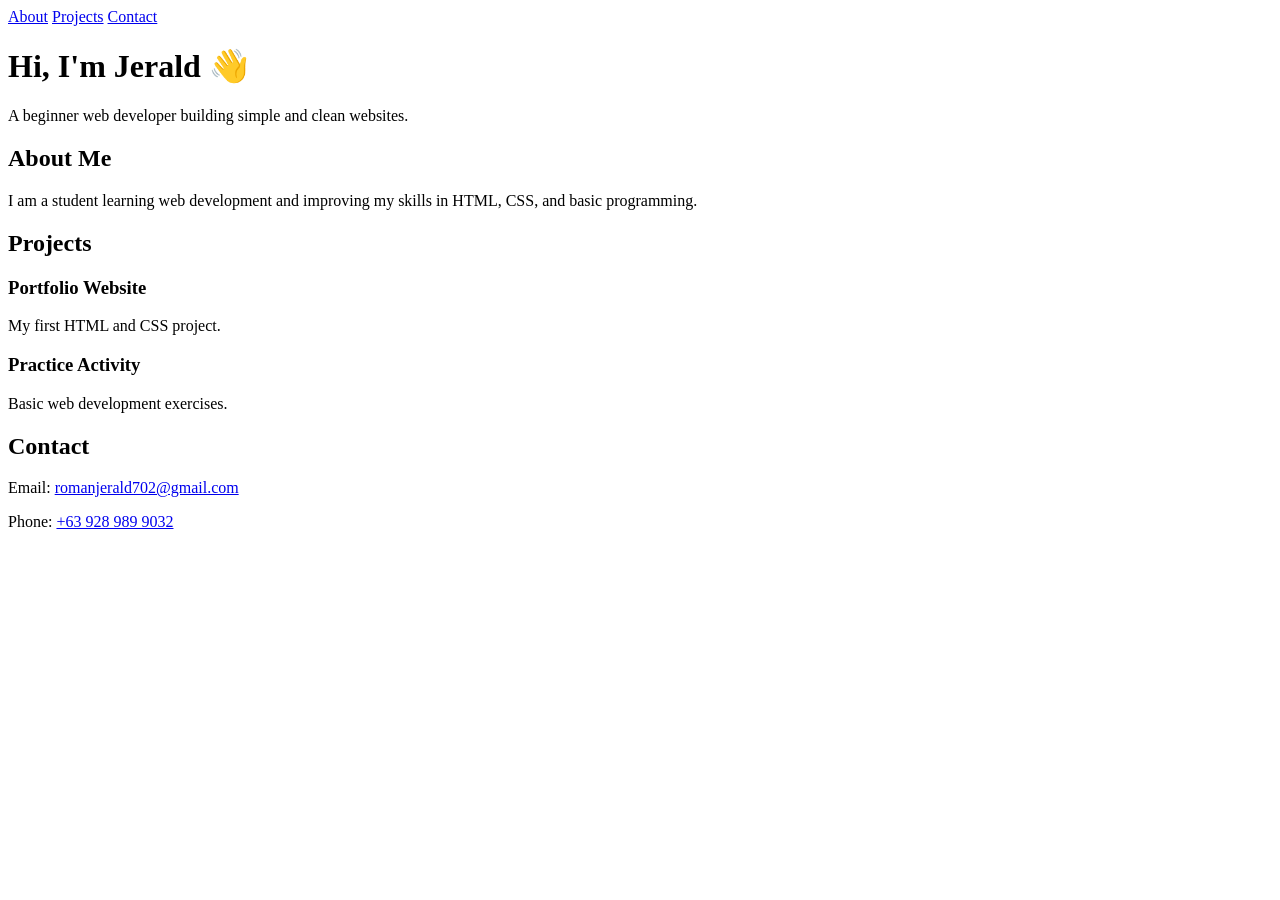
==== index.html @ 237ca3b7 "Initial portfolio website" ====
<!DOCTYPE html>
<html lang="en">
<head>
  <meta charset="UTF-8">
  <meta name="viewport" content="width=device-width, initial-scale=1.0">
  <title>My Portfolio</title>
  <link rel="stylesheet" href="style.css">
</head>

<body>

  <nav>
    <a href="#about">About</a>
    <a href="#projects">Projects</a>
    <a href="#contact">Contact</a>
  </nav>

  <header class="hero">
    <h1>Hi, I'm Jerald 👋</h1>
    <p>A beginner web developer building simple and clean websites.</p>
  </header>

  <section id="about">
    <h2>About Me</h2>
    <p>
      I am a student learning web development and improving my skills in HTML, CSS, and basic programming.
    </p>
  </section>

  <section id="projects">
    <h2>Projects</h2>

    <div class="card">
      <h3>Portfolio Website</h3>
      <p>My first HTML and CSS project.</p>
    </div>

    <div class="card">
      <h3>Practice Activity</h3>
      <p>Basic web development exercises.</p>
    </div>

  </section>

  <section id="contact">
    <h2>Contact</h2>

    <p>
      Email:
      <a href="mailto:romanjerald702@gmail.com">romanjerald702@gmail.com</a>
    </p>

    <p>
      Phone:
      <a href="tel:+63 928 989 9032">+63 928 989 9032</a>
    </p>
  </section>

</body>
</html>
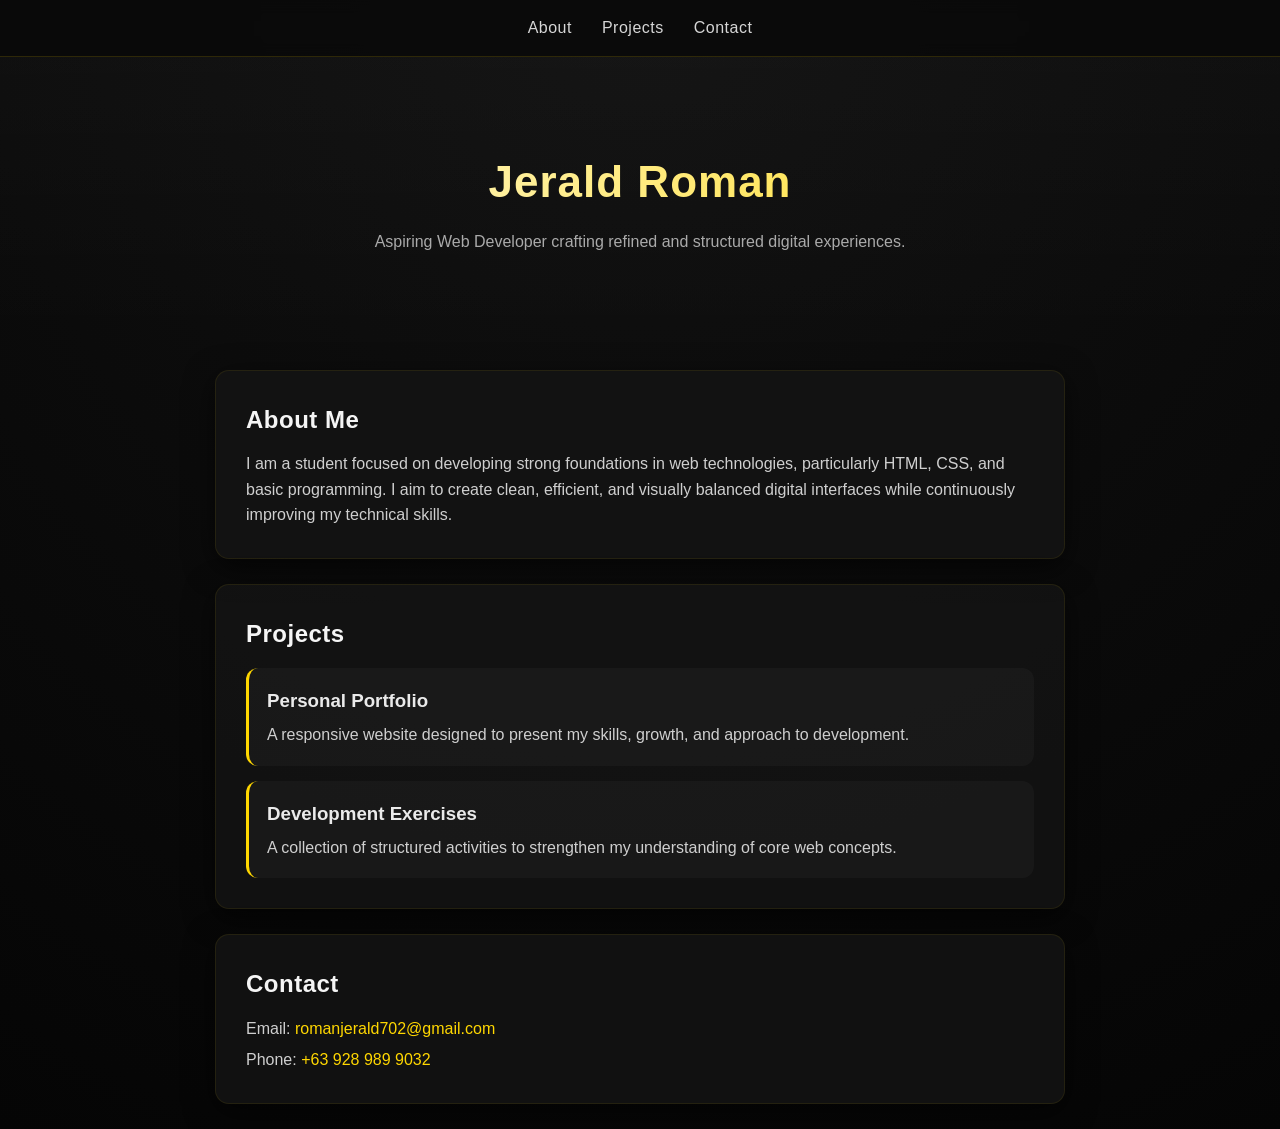
==== commit f1fc7176: "Update index.html design" ====
--- a/index.html
+++ b/index.html
@@ -3,56 +3,66 @@
 <head>
   <meta charset="UTF-8">
   <meta name="viewport" content="width=device-width, initial-scale=1.0">
-  <title>My Portfolio</title>
+  <title>Jerald Roman | Portfolio</title>
   <link rel="stylesheet" href="style.css">
 </head>
 
 <body>
 
+  <!-- NAV -->
   <nav>
     <a href="#about">About</a>
     <a href="#projects">Projects</a>
     <a href="#contact">Contact</a>
   </nav>
 
+  <!-- HERO -->
   <header class="hero">
-    <h1>Hi, I'm Jerald 👋</h1>
-    <p>A beginner web developer building simple and clean websites.</p>
+    <h1>Jerald Roman</h1>
+    <p>Aspiring Web Developer crafting refined and structured digital experiences.</p>
   </header>
 
+  <!-- ABOUT -->
   <section id="about">
     <h2>About Me</h2>
     <p>
-      I am a student learning web development and improving my skills in HTML, CSS, and basic programming.
+      I am a student focused on developing strong foundations in web technologies, 
+      particularly HTML, CSS, and basic programming. I aim to create clean, 
+      efficient, and visually balanced digital interfaces while continuously 
+      improving my technical skills.
     </p>
   </section>
 
+  <!-- PROJECTS -->
   <section id="projects">
     <h2>Projects</h2>
 
     <div class="card">
-      <h3>Portfolio Website</h3>
-      <p>My first HTML and CSS project.</p>
+      <h3>Personal Portfolio</h3>
+      <p>
+        A responsive website designed to present my skills, growth, and approach to development.
+      </p>
     </div>
 
     <div class="card">
-      <h3>Practice Activity</h3>
-      <p>Basic web development exercises.</p>
+      <h3>Development Exercises</h3>
+      <p>
+        A collection of structured activities to strengthen my understanding of core web concepts.
+      </p>
     </div>
 
   </section>
 
+  <!-- CONTACT -->
   <section id="contact">
     <h2>Contact</h2>
 
-    <p>
-      Email:
+    <p>Email: 
       <a href="mailto:romanjerald702@gmail.com">romanjerald702@gmail.com</a>
     </p>
 
-    <p>
-      Phone:
-      <a href="tel:+63 928 989 9032">+63 928 989 9032</a>
+    <p>Phone: 
+      <a href="tel:+639289899032">+63 928 989 9032</a>
     </p>
   </section>
 
--- a/style.css
+++ b/style.css
@@ -0,0 +1,147 @@
+/* RESET */
+* {
+  margin: 0;
+  padding: 0;
+  box-sizing: border-box;
+}
+
+/* BASE */
+body {
+  font-family: 'Segoe UI', Tahoma, Geneva, Verdana, sans-serif;
+  background: radial-gradient(circle at top, #111 0%, #050505 100%);
+  color: #eaeaea;
+  line-height: 1.6;
+}
+
+/* NAVIGATION */
+nav {
+  background: rgba(10, 10, 10, 0.85);
+  backdrop-filter: blur(8px);
+  padding: 15px;
+  display: flex;
+  justify-content: center;
+  gap: 30px;
+  position: sticky;
+  top: 0;
+  z-index: 100;
+  border-bottom: 1px solid rgba(255, 215, 0, 0.15);
+}
+
+nav a {
+  color: #d6d6d6;
+  text-decoration: none;
+  font-weight: 500;
+  letter-spacing: 0.5px;
+  transition: 0.3s ease;
+  position: relative;
+}
+
+nav a::after {
+  content: "";
+  position: absolute;
+  width: 0%;
+  height: 2px;
+  background: linear-gradient(90deg, gold, #ffd700);
+  left: 0;
+  bottom: -5px;
+  transition: 0.3s ease;
+}
+
+nav a:hover {
+  color: #ffd700;
+}
+
+nav a:hover::after {
+  width: 100%;
+}
+
+/* HERO SECTION */
+.hero {
+  text-align: center;
+  padding: 90px 20px;
+  background: linear-gradient(180deg, rgba(255,255,255,0.02), transparent);
+}
+
+.hero h1 {
+  font-size: 44px;
+  margin-bottom: 12px;
+  font-weight: 600;
+  letter-spacing: 1px;
+  background: linear-gradient(90deg, #ffffff, #ffd700);
+  -webkit-background-clip: text;
+  -webkit-text-fill-color: transparent;
+}
+
+.hero p {
+  color: #aaa;
+  font-size: 16px;
+}
+
+/* SECTIONS */
+section {
+  background: rgba(20, 20, 20, 0.8);
+  margin: 25px auto;
+  padding: 30px;
+  border-radius: 14px;
+  max-width: 850px;
+  width: 90%;
+  box-shadow: 0 8px 30px rgba(0,0,0,0.6);
+  border: 1px solid rgba(255, 215, 0, 0.08);
+}
+
+/* SECTION TITLES */
+h2 {
+  margin-bottom: 12px;
+  font-weight: 600;
+  letter-spacing: 0.5px;
+  color: #f5f5f5;
+}
+
+/* PROJECT CARDS */
+.card {
+  background: rgba(255, 255, 255, 0.03);
+  padding: 18px;
+  margin-top: 15px;
+  border-radius: 12px;
+  border-left: 3px solid #ffd700;
+  transition: all 0.3s ease;
+  position: relative;
+}
+
+.card::before {
+  content: "";
+  position: absolute;
+  inset: 0;
+  border-radius: 12px;
+  background: linear-gradient(120deg, transparent, rgba(255,215,0,0.15), transparent);
+  opacity: 0;
+  transition: 0.3s;
+}
+
+.card:hover::before {
+  opacity: 1;
+}
+
+.card:hover {
+  transform: translateY(-5px);
+  box-shadow: 0 10px 25px rgba(0,0,0,0.7);
+}
+
+/* TEXT */
+p {
+  color: #cfcfcf;
+  margin-top: 6px;
+}
+
+/* CONTACT LINKS */
+#contact a {
+  color: #ffd700;
+  text-decoration: none;
+  font-weight: 500;
+  transition: 0.2s;
+}
+
+#contact a:hover {
+  text-decoration: underline;
+  color: #fff;
+}
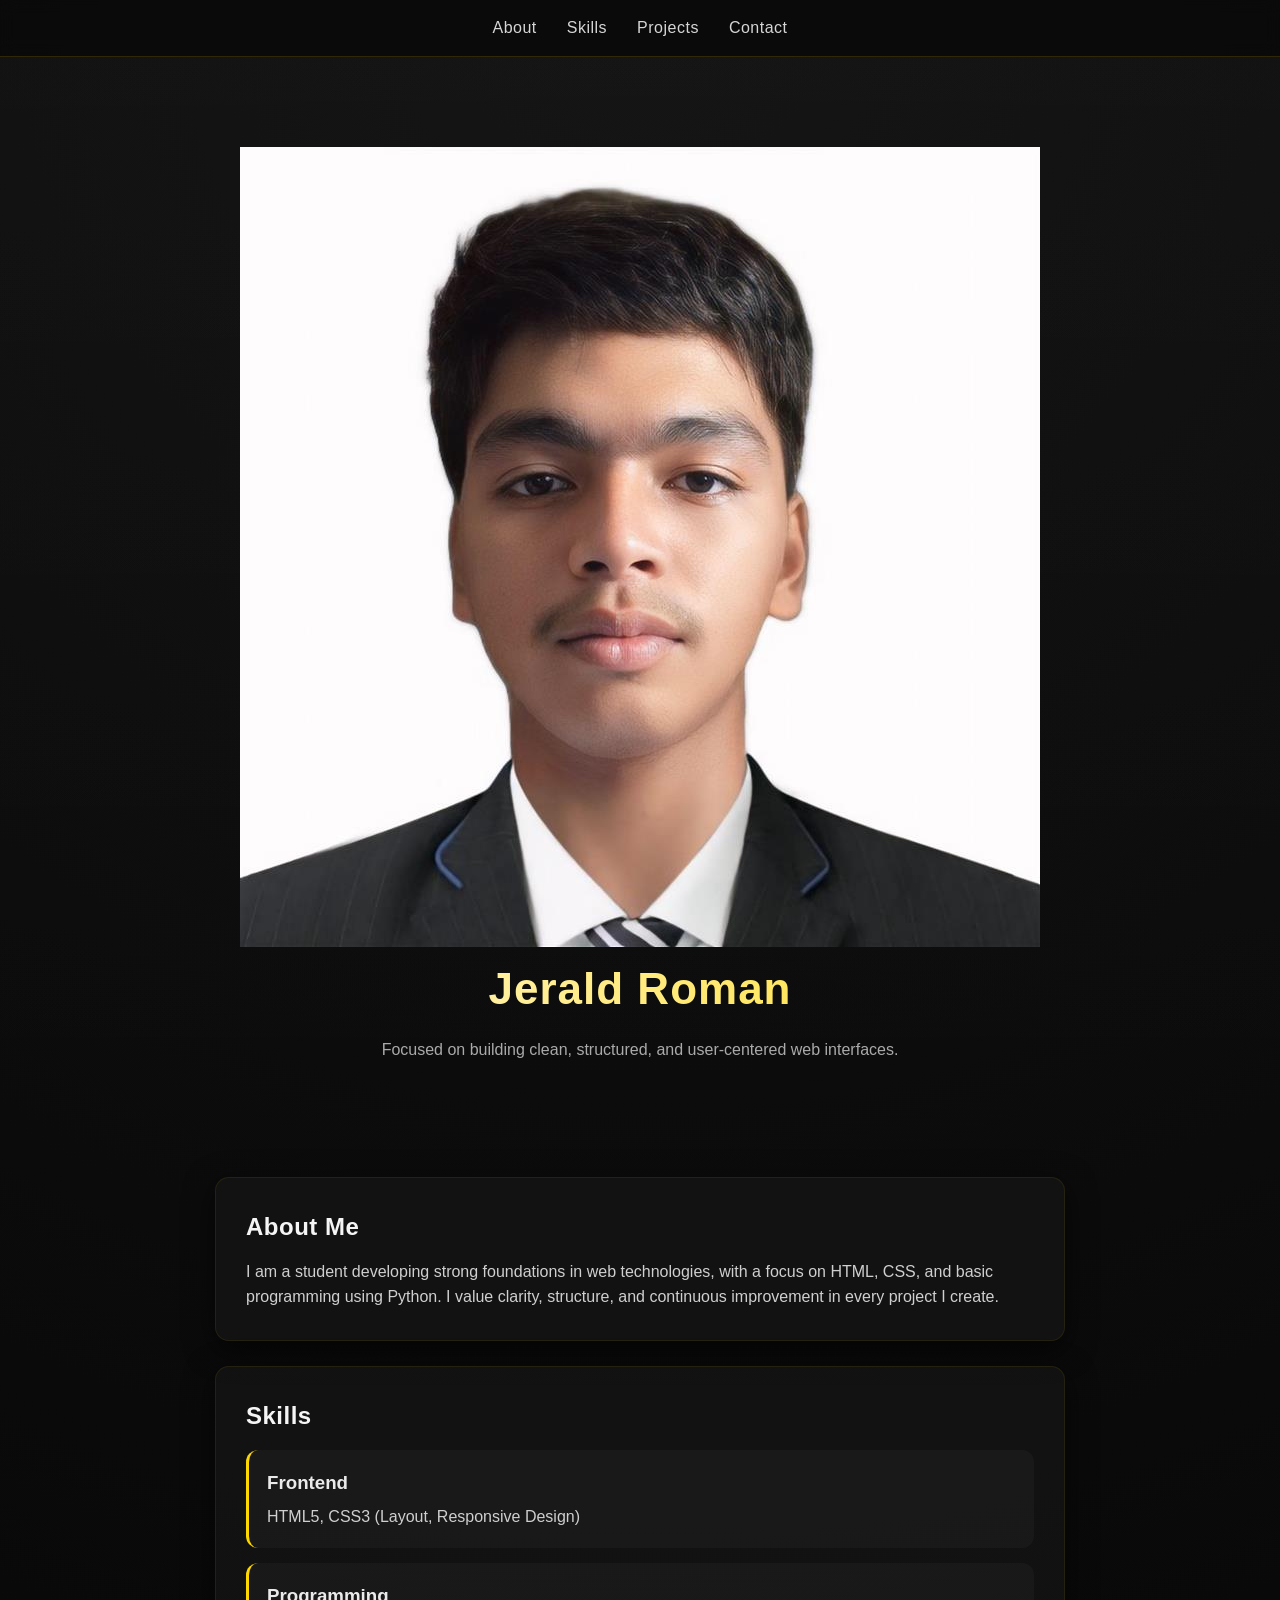
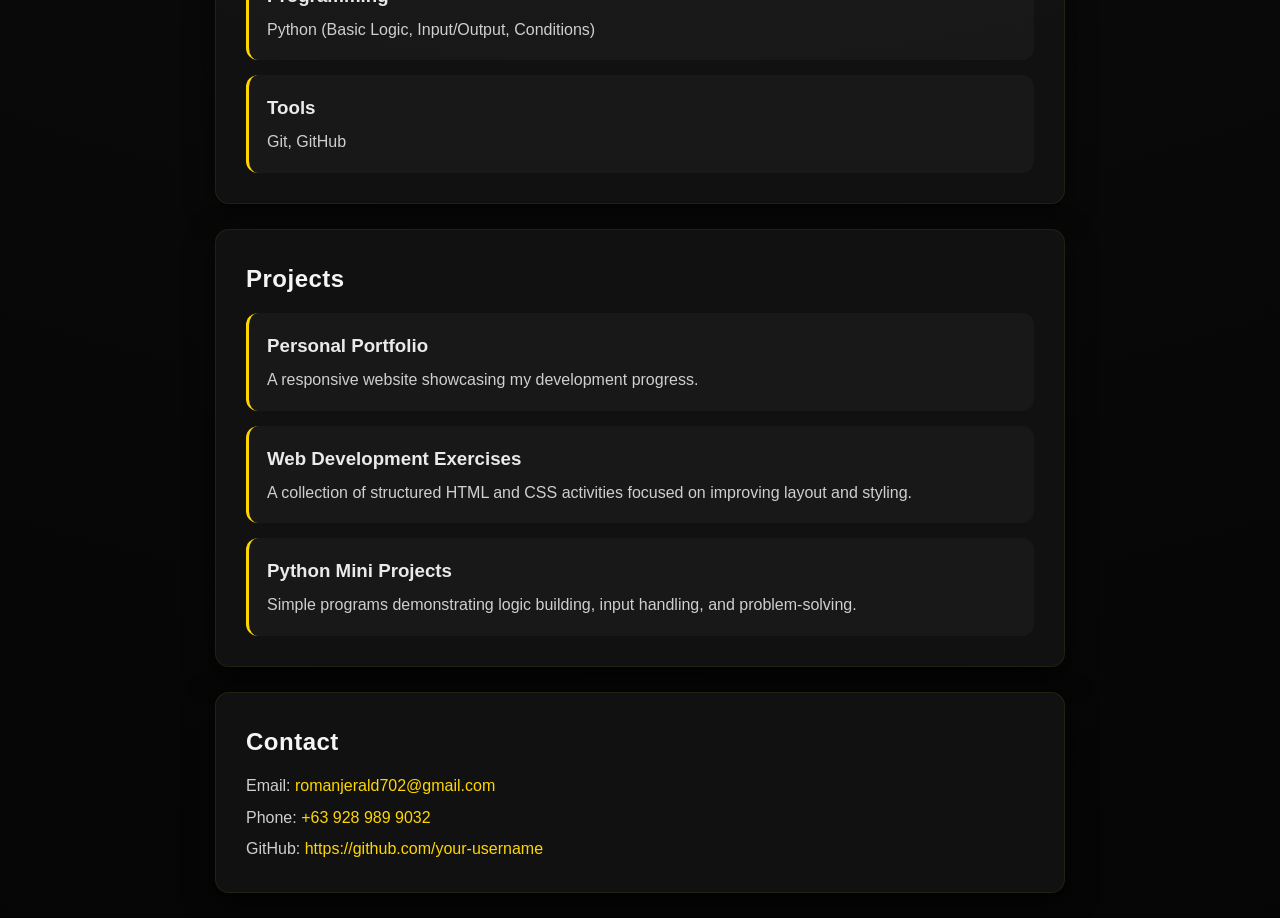
==== commit 36276fa4: "Improve portfolio design and layout" ====
--- a/index.html
+++ b/index.html
@@ -12,25 +12,47 @@
   <!-- NAV -->
   <nav>
     <a href="#about">About</a>
+    <a href="#skills">Skills</a>
     <a href="#projects">Projects</a>
     <a href="#contact">Contact</a>
   </nav>
 
   <!-- HERO -->
   <header class="hero">
+    <img src="profile.jpg" alt="Jerald Roman" class="profile-pic">
+
     <h1>Jerald Roman</h1>
-    <p>Aspiring Web Developer crafting refined and structured digital experiences.</p>
+    <p>Focused on building clean, structured, and user-centered web interfaces.</p>
   </header>
 
   <!-- ABOUT -->
   <section id="about">
     <h2>About Me</h2>
     <p>
-      I am a student focused on developing strong foundations in web technologies, 
-      particularly HTML, CSS, and basic programming. I aim to create clean, 
-      efficient, and visually balanced digital interfaces while continuously 
-      improving my technical skills.
+      I am a student developing strong foundations in web technologies, with a focus on 
+      HTML, CSS, and basic programming using Python. I value clarity, structure, and 
+      continuous improvement in every project I create.
     </p>
+  </section>
+
+  <!-- SKILLS -->
+  <section id="skills">
+    <h2>Skills</h2>
+
+    <div class="card">
+      <h3>Frontend</h3>
+      <p>HTML5, CSS3 (Layout, Responsive Design)</p>
+    </div>
+
+    <div class="card">
+      <h3>Programming</h3>
+      <p>Python (Basic Logic, Input/Output, Conditions)</p>
+    </div>
+
+    <div class="card">
+      <h3>Tools</h3>
+      <p>Git, GitHub</p>
+    </div>
   </section>
 
   <!-- PROJECTS -->
@@ -39,15 +61,20 @@
 
     <div class="card">
       <h3>Personal Portfolio</h3>
+      <p>A responsive website showcasing my development progress.</p>
+    </div>
+
+    <div class="card">
+      <h3>Web Development Exercises</h3>
       <p>
-        A responsive website designed to present my skills, growth, and approach to development.
+        A collection of structured HTML and CSS activities focused on improving layout and styling.
       </p>
     </div>
 
     <div class="card">
-      <h3>Development Exercises</h3>
+      <h3>Python Mini Projects</h3>
       <p>
-        A collection of structured activities to strengthen my understanding of core web concepts.
+        Simple programs demonstrating logic building, input handling, and problem-solving.
       </p>
     </div>
 
@@ -57,12 +84,16 @@
   <section id="contact">
     <h2>Contact</h2>
 
-    <p>Email: 
+    <p>Email:
       <a href="mailto:romanjerald702@gmail.com">romanjerald702@gmail.com</a>
     </p>
 
-    <p>Phone: 
+    <p>Phone:
       <a href="tel:+639289899032">+63 928 989 9032</a>
+    </p>
+
+    <p>GitHub:
+      <a href="#">https://github.com/your-username</a>
     </p>
   </section>
 
--- a/style.css
+++ b/style.css
@@ -55,7 +55,7 @@
   width: 100%;
 }
 
-/* HERO SECTION */
+/* HERO */
 .hero {
   text-align: center;
   padding: 90px 20px;
@@ -89,7 +89,7 @@
   border: 1px solid rgba(255, 215, 0, 0.08);
 }
 
-/* SECTION TITLES */
+/* TITLES */
 h2 {
   margin-bottom: 12px;
   font-weight: 600;
@@ -97,7 +97,7 @@
   color: #f5f5f5;
 }
 
-/* PROJECT CARDS */
+/* CARDS */
 .card {
   background: rgba(255, 255, 255, 0.03);
   padding: 18px;
@@ -133,7 +133,7 @@
   margin-top: 6px;
 }
 
-/* CONTACT LINKS */
+/* CONTACT */
 #contact a {
   color: #ffd700;
   text-decoration: none;
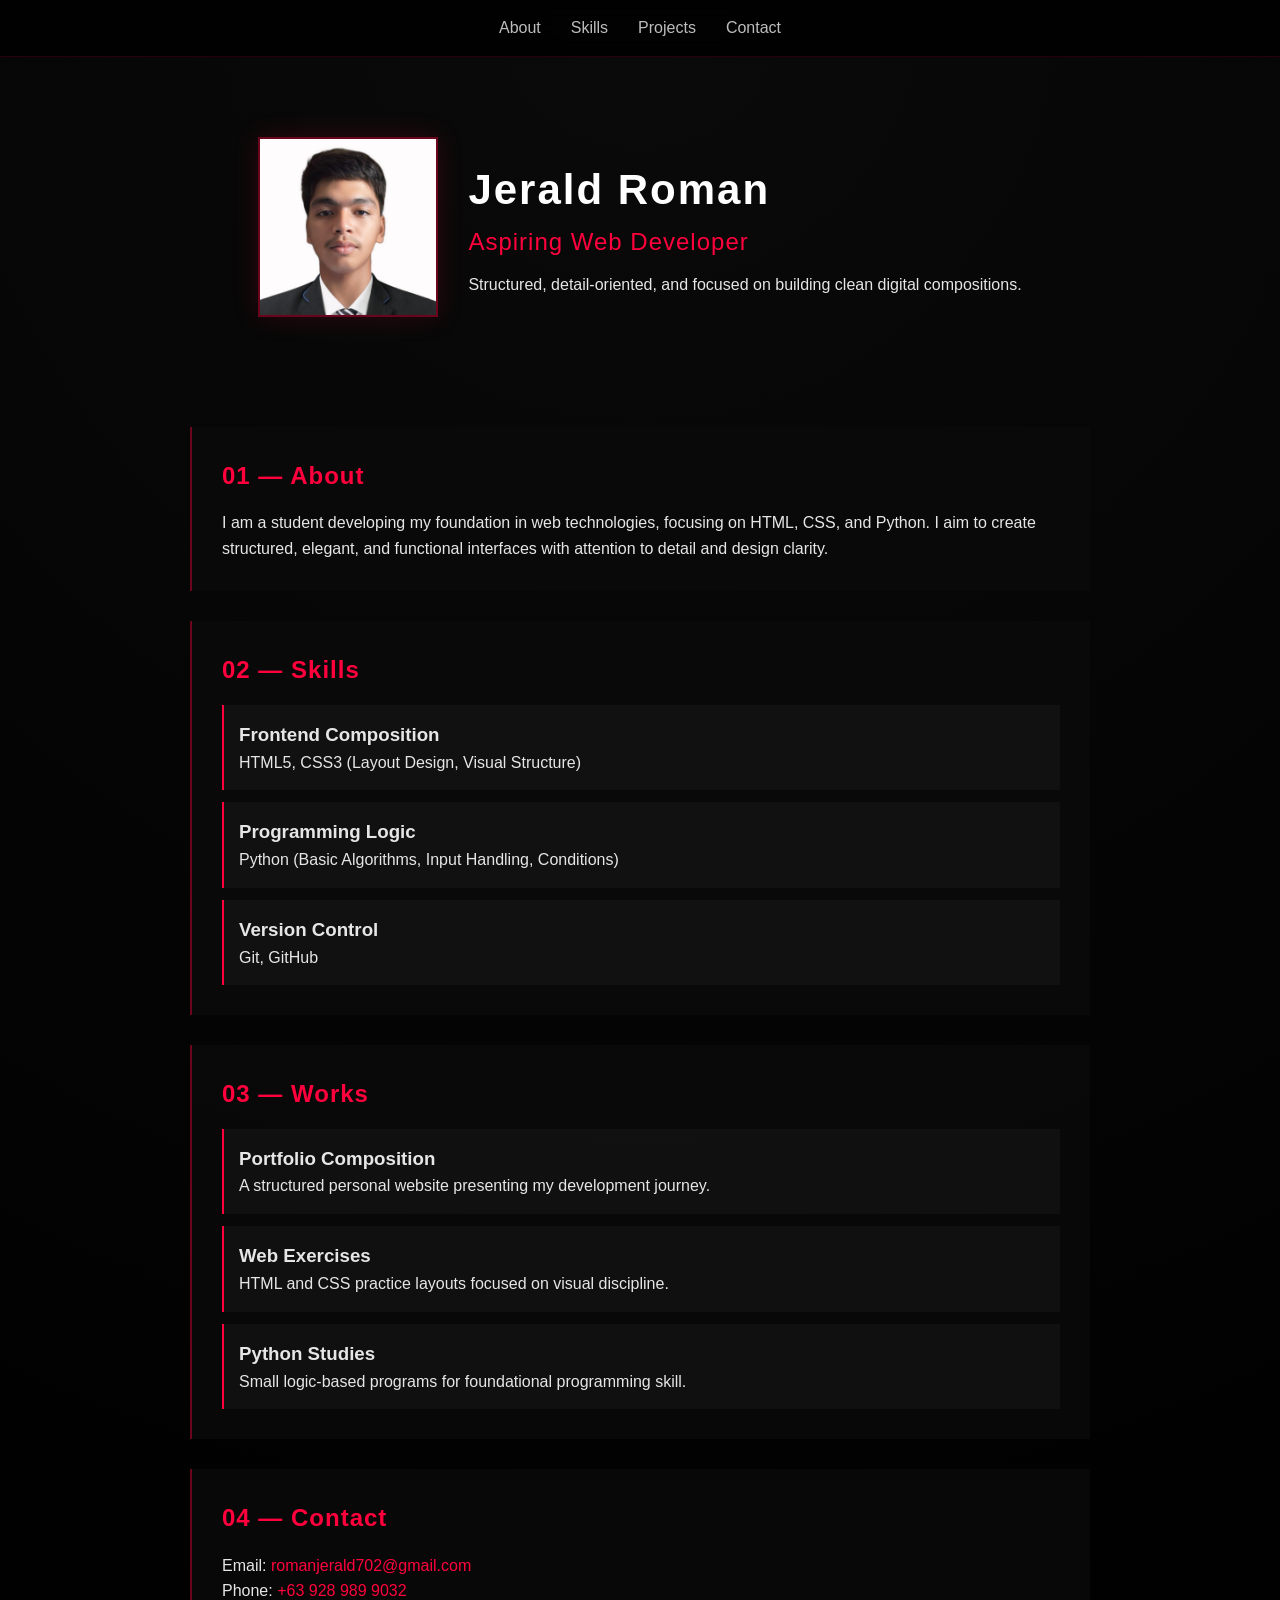
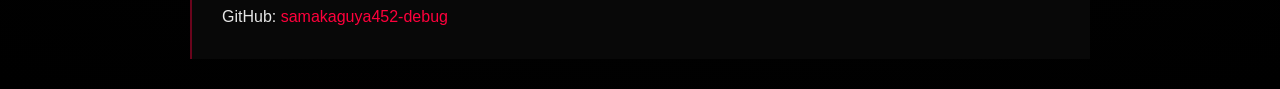
==== commit cd7b977e: "Update portfolio design and theme" ====
--- a/index.html
+++ b/index.html
@@ -17,84 +17,81 @@
     <a href="#contact">Contact</a>
   </nav>
 
-  <!-- HERO -->
+  <!-- HERO / PROFILE -->
   <header class="hero">
-    <img src="profile.jpg" alt="Jerald Roman" class="profile-pic">
 
-    <h1>Jerald Roman</h1>
-    <p>Focused on building clean, structured, and user-centered web interfaces.</p>
+    <div class="profile-container">
+      <img src="profile.jpg" alt="Jerald Roman" class="profile-pic">
+
+      <div class="hero-text">
+        <h1>Jerald Roman</h1>
+        <h2 class="subtitle">Aspiring Web Developer</h2>
+        <p>
+          Structured, detail-oriented, and focused on building clean digital compositions.
+        </p>
+      </div>
+
+    </div>
   </header>
 
   <!-- ABOUT -->
   <section id="about">
-    <h2>About Me</h2>
+    <h2>01 — About</h2>
     <p>
-      I am a student developing strong foundations in web technologies, with a focus on 
-      HTML, CSS, and basic programming using Python. I value clarity, structure, and 
-      continuous improvement in every project I create.
+      I am a student developing my foundation in web technologies, focusing on HTML, CSS, and Python.
+      I aim to create structured, elegant, and functional interfaces with attention to detail and design clarity.
     </p>
   </section>
 
   <!-- SKILLS -->
   <section id="skills">
-    <h2>Skills</h2>
+    <h2>02 — Skills</h2>
 
     <div class="card">
-      <h3>Frontend</h3>
-      <p>HTML5, CSS3 (Layout, Responsive Design)</p>
+      <h3>Frontend Composition</h3>
+      <p>HTML5, CSS3 (Layout Design, Visual Structure)</p>
     </div>
 
     <div class="card">
-      <h3>Programming</h3>
-      <p>Python (Basic Logic, Input/Output, Conditions)</p>
+      <h3>Programming Logic</h3>
+      <p>Python (Basic Algorithms, Input Handling, Conditions)</p>
     </div>
 
     <div class="card">
-      <h3>Tools</h3>
+      <h3>Version Control</h3>
       <p>Git, GitHub</p>
     </div>
   </section>
 
   <!-- PROJECTS -->
   <section id="projects">
-    <h2>Projects</h2>
+    <h2>03 — Works</h2>
 
     <div class="card">
-      <h3>Personal Portfolio</h3>
-      <p>A responsive website showcasing my development progress.</p>
+      <h3>Portfolio Composition</h3>
+      <p>A structured personal website presenting my development journey.</p>
     </div>
 
     <div class="card">
-      <h3>Web Development Exercises</h3>
-      <p>
-        A collection of structured HTML and CSS activities focused on improving layout and styling.
-      </p>
+      <h3>Web Exercises</h3>
+      <p>HTML and CSS practice layouts focused on visual discipline.</p>
     </div>
 
     <div class="card">
-      <h3>Python Mini Projects</h3>
-      <p>
-        Simple programs demonstrating logic building, input handling, and problem-solving.
-      </p>
+      <h3>Python Studies</h3>
+      <p>Small logic-based programs for foundational programming skill.</p>
     </div>
-
   </section>
 
   <!-- CONTACT -->
   <section id="contact">
-    <h2>Contact</h2>
+    <h2>04 — Contact</h2>
 
-    <p>Email:
-      <a href="mailto:romanjerald702@gmail.com">romanjerald702@gmail.com</a>
-    </p>
-
-    <p>Phone:
-      <a href="tel:+639289899032">+63 928 989 9032</a>
-    </p>
-
-    <p>GitHub:
-      <a href="#">https://github.com/your-username</a>
-    </p>
+    <div class="contact-box">
+      <p>Email: <a href="mailto:romanjerald702@gmail.com">romanjerald702@gmail.com</a></p>
+      <p>Phone: <a href="tel:+639289899032">+63 928 989 9032</a></p>
+      <p>GitHub: <a href="#">samakaguya452-debug</a></p>
+    </div>
   </section>
 
 </body>
--- a/style.css
+++ b/style.css
@@ -5,143 +5,109 @@
   box-sizing: border-box;
 }
 
-/* BASE */
+/* BASE THEME — JHIN DARK SYMPHONIC */
 body {
-  font-family: 'Segoe UI', Tahoma, Geneva, Verdana, sans-serif;
-  background: radial-gradient(circle at top, #111 0%, #050505 100%);
-  color: #eaeaea;
+  font-family: 'Segoe UI', Tahoma, sans-serif;
+  background: radial-gradient(circle at top, #0a0a0a 0%, #000 100%);
+  color: #e6e6e6;
   line-height: 1.6;
 }
 
-/* NAVIGATION */
+/* NAV */
 nav {
-  background: rgba(10, 10, 10, 0.85);
-  backdrop-filter: blur(8px);
+  background: rgba(0, 0, 0, 0.8);
+  backdrop-filter: blur(10px);
   padding: 15px;
   display: flex;
   justify-content: center;
   gap: 30px;
   position: sticky;
   top: 0;
-  z-index: 100;
-  border-bottom: 1px solid rgba(255, 215, 0, 0.15);
+  border-bottom: 1px solid rgba(255, 0, 60, 0.15);
 }
 
 nav a {
-  color: #d6d6d6;
+  color: #bdbdbd;
   text-decoration: none;
-  font-weight: 500;
-  letter-spacing: 0.5px;
-  transition: 0.3s ease;
   position: relative;
-}
-
-nav a::after {
-  content: "";
-  position: absolute;
-  width: 0%;
-  height: 2px;
-  background: linear-gradient(90deg, gold, #ffd700);
-  left: 0;
-  bottom: -5px;
-  transition: 0.3s ease;
+  transition: 0.3s;
 }
 
 nav a:hover {
-  color: #ffd700;
+  color: #ff003c;
+  text-shadow: 0 0 10px rgba(255, 0, 60, 0.4);
 }
 
-nav a:hover::after {
-  width: 100%;
+/* HERO LAYOUT */
+.hero {
+  padding: 80px 20px;
 }
 
-/* HERO */
-.hero {
-  text-align: center;
-  padding: 90px 20px;
-  background: linear-gradient(180deg, rgba(255,255,255,0.02), transparent);
+.profile-container {
+  display: flex;
+  align-items: center;
+  justify-content: center;
+  gap: 30px;
 }
 
-.hero h1 {
-  font-size: 44px;
-  margin-bottom: 12px;
-  font-weight: 600;
-  letter-spacing: 1px;
-  background: linear-gradient(90deg, #ffffff, #ffd700);
-  -webkit-background-clip: text;
-  -webkit-text-fill-color: transparent;
+/* SQUARE PROFILE */
+.profile-pic {
+  width: 180px;
+  height: 180px;
+  object-fit: cover;
+  border: 2px solid rgba(255, 0, 60, 0.4);
+  box-shadow: 0 0 25px rgba(255, 0, 60, 0.15);
 }
 
-.hero p {
-  color: #aaa;
-  font-size: 16px;
+/* HERO TEXT */
+.hero-text h1 {
+  font-size: 42px;
+  color: #fff;
+  letter-spacing: 2px;
+}
+
+.subtitle {
+  color: #ff003c;
+  font-weight: 400;
+  margin-bottom: 10px;
 }
 
 /* SECTIONS */
 section {
-  background: rgba(20, 20, 20, 0.8);
-  margin: 25px auto;
+  max-width: 900px;
+  margin: 30px auto;
   padding: 30px;
-  border-radius: 14px;
-  max-width: 850px;
-  width: 90%;
-  box-shadow: 0 8px 30px rgba(0,0,0,0.6);
-  border: 1px solid rgba(255, 215, 0, 0.08);
+  background: rgba(10, 10, 10, 0.85);
+  border-left: 2px solid rgba(255, 0, 60, 0.4);
 }
 
-/* TITLES */
+/* HEADERS */
 h2 {
-  margin-bottom: 12px;
-  font-weight: 600;
-  letter-spacing: 0.5px;
-  color: #f5f5f5;
+  color: #ff003c;
+  margin-bottom: 15px;
+  letter-spacing: 1px;
 }
 
 /* CARDS */
 .card {
   background: rgba(255, 255, 255, 0.03);
-  padding: 18px;
-  margin-top: 15px;
-  border-radius: 12px;
-  border-left: 3px solid #ffd700;
-  transition: all 0.3s ease;
-  position: relative;
-}
-
-.card::before {
-  content: "";
-  position: absolute;
-  inset: 0;
-  border-radius: 12px;
-  background: linear-gradient(120deg, transparent, rgba(255,215,0,0.15), transparent);
-  opacity: 0;
+  padding: 15px;
+  margin-top: 12px;
+  border-left: 2px solid #ff003c;
   transition: 0.3s;
 }
 
-.card:hover::before {
-  opacity: 1;
-}
-
 .card:hover {
-  transform: translateY(-5px);
-  box-shadow: 0 10px 25px rgba(0,0,0,0.7);
-}
-
-/* TEXT */
-p {
-  color: #cfcfcf;
-  margin-top: 6px;
+  transform: translateX(5px);
+  background: rgba(255, 0, 60, 0.05);
 }
 
 /* CONTACT */
-#contact a {
-  color: #ffd700;
+.contact-box a {
+  color: #ff003c;
   text-decoration: none;
-  font-weight: 500;
-  transition: 0.2s;
 }
 
-#contact a:hover {
-  text-decoration: underline;
-  color: #fff;
+.contact-box a:hover {
+  text-shadow: 0 0 8px rgba(255, 0, 60, 0.6);
 }
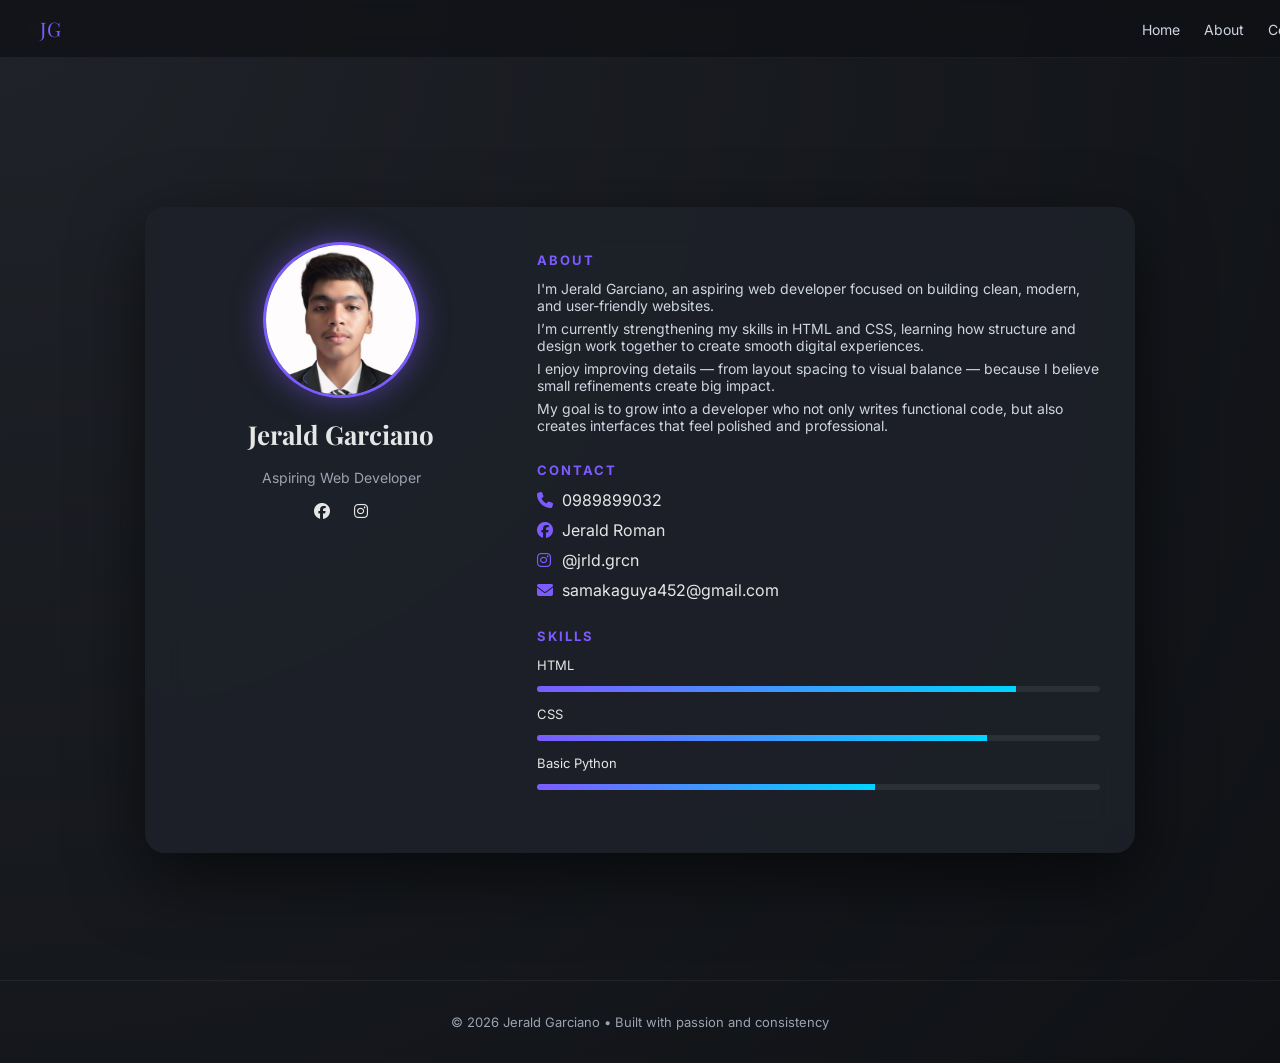
==== commit 6c66d4d2: "Update index and css" ====
--- a/index.html
+++ b/index.html
@@ -2,97 +2,123 @@
 <html lang="en">
 <head>
   <meta charset="UTF-8">
-  <meta name="viewport" content="width=device-width, initial-scale=1.0">
-  <title>Jerald Roman | Portfolio</title>
+  <title>Jerald Garciano | Portfolio</title>
+
+  <!-- FONTS -->
+  <link href="https://fonts.googleapis.com/css2?family=Inter:wght@300;400;500;600&family=Playfair+Display:wght@500;600&display=swap" rel="stylesheet">
+
+  <!-- ICONS -->
+  <link rel="stylesheet" href="https://cdnjs.cloudflare.com/ajax/libs/font-awesome/6.5.0/css/all.min.css">
+
+  <!-- CSS -->
   <link rel="stylesheet" href="style.css">
 </head>
 
 <body>
 
-  <!-- NAV -->
+<!-- HEADER -->
+<header class="header">
+  <div class="logo">JG</div>
   <nav>
-    <a href="#about">About</a>
-    <a href="#skills">Skills</a>
-    <a href="#projects">Projects</a>
-    <a href="#contact">Contact</a>
+    <a href="#">Home</a>
+    <a href="#">About</a>
+    <a href="#">Contact</a>
   </nav>
+</header>
 
-  <!-- HERO / PROFILE -->
-  <header class="hero">
+<!-- MAIN -->
+<div class="container">
+  <div class="profile-card">
 
-    <div class="profile-container">
-      <img src="profile.jpg" alt="Jerald Roman" class="profile-pic">
+    <!-- LEFT -->
+    <div class="left">
+      <img src="profile.jpg" class="profile-pic">
 
-      <div class="hero-text">
-        <h1>Jerald Roman</h1>
-        <h2 class="subtitle">Aspiring Web Developer</h2>
-        <p>
-          Structured, detail-oriented, and focused on building clean digital compositions.
-        </p>
+      <h1 class="name">Jerald Garciano</h1>
+      <p class="role">Aspiring Web Developer</p>
+
+      <div class="socials">
+        <i class="fab fa-facebook"></i>
+        <i class="fab fa-instagram"></i>
+      </div>
+    </div>
+
+    <!-- RIGHT -->
+    <div class="right">
+
+      <!-- ABOUT -->
+      <div class="section">
+        <h2 class="section-title">ABOUT</h2>
+        <div class="info">
+          <p>
+            I'm Jerald Garciano, an aspiring web developer focused on building clean, modern, and user-friendly websites.
+          </p>
+          <p>
+            I’m currently strengthening my skills in HTML and CSS, learning how structure and design work together to create smooth digital experiences.
+          </p>
+          <p>
+            I enjoy improving details — from layout spacing to visual balance — because I believe small refinements create big impact.
+          </p>
+          <p>
+            My goal is to grow into a developer who not only writes functional code, but also creates interfaces that feel polished and professional.
+          </p>
+        </div>
+      </div>
+
+      <!-- CONTACT -->
+      <div class="section">
+        <h2 class="section-title">CONTACT</h2>
+
+        <div class="contact-item">
+          <i class="fas fa-phone"></i>
+          <span>0989899032</span>
+        </div>
+
+        <div class="contact-item">
+          <i class="fab fa-facebook"></i>
+          <span>Jerald Roman</span>
+        </div>
+
+        <div class="contact-item">
+          <i class="fab fa-instagram"></i>
+          <span>@jrld.grcn</span>
+        </div>
+
+        <div class="contact-item">
+          <i class="fas fa-envelope"></i>
+          <span>samakaguya452@gmail.com</span>
+        </div>
+      </div>
+
+      <!-- SKILLS -->
+      <div class="section">
+        <h2 class="section-title">SKILLS</h2>
+
+        <div class="skill">
+          <p class="skill-name">HTML</p>
+          <div class="bar"><div class="progress" style="width: 85%;"></div></div>
+        </div>
+
+        <div class="skill">
+          <p class="skill-name">CSS</p>
+          <div class="bar"><div class="progress" style="width: 80%;"></div></div>
+        </div>
+
+        <div class="skill">
+          <p class="skill-name">Basic Python</p>
+          <div class="bar"><div class="progress" style="width: 60%;"></div></div>
+        </div>
+
       </div>
 
     </div>
-  </header>
+  </div>
+</div>
 
-  <!-- ABOUT -->
-  <section id="about">
-    <h2>01 — About</h2>
-    <p>
-      I am a student developing my foundation in web technologies, focusing on HTML, CSS, and Python.
-      I aim to create structured, elegant, and functional interfaces with attention to detail and design clarity.
-    </p>
-  </section>
-
-  <!-- SKILLS -->
-  <section id="skills">
-    <h2>02 — Skills</h2>
-
-    <div class="card">
-      <h3>Frontend Composition</h3>
-      <p>HTML5, CSS3 (Layout Design, Visual Structure)</p>
-    </div>
-
-    <div class="card">
-      <h3>Programming Logic</h3>
-      <p>Python (Basic Algorithms, Input Handling, Conditions)</p>
-    </div>
-
-    <div class="card">
-      <h3>Version Control</h3>
-      <p>Git, GitHub</p>
-    </div>
-  </section>
-
-  <!-- PROJECTS -->
-  <section id="projects">
-    <h2>03 — Works</h2>
-
-    <div class="card">
-      <h3>Portfolio Composition</h3>
-      <p>A structured personal website presenting my development journey.</p>
-    </div>
-
-    <div class="card">
-      <h3>Web Exercises</h3>
-      <p>HTML and CSS practice layouts focused on visual discipline.</p>
-    </div>
-
-    <div class="card">
-      <h3>Python Studies</h3>
-      <p>Small logic-based programs for foundational programming skill.</p>
-    </div>
-  </section>
-
-  <!-- CONTACT -->
-  <section id="contact">
-    <h2>04 — Contact</h2>
-
-    <div class="contact-box">
-      <p>Email: <a href="mailto:romanjerald702@gmail.com">romanjerald702@gmail.com</a></p>
-      <p>Phone: <a href="tel:+639289899032">+63 928 989 9032</a></p>
-      <p>GitHub: <a href="#">samakaguya452-debug</a></p>
-    </div>
-  </section>
+<!-- FOOTER -->
+<footer class="footer">
+  <p>© 2026 Jerald Garciano • Built with passion and consistency</p>
+</footer>
 
 </body>
 </html>
--- a/style.css
+++ b/style.css
@@ -1,113 +1,198 @@
-/* RESET */
-* {
+/* BASE */
+body {
   margin: 0;
-  padding: 0;
-  box-sizing: border-box;
+  font-family: "Inter", sans-serif;
+  background: radial-gradient(circle at top left, #1f2228, #0f1115);
+  color: #e6e6e6;
 }
 
-/* BASE THEME — JHIN DARK SYMPHONIC */
-body {
-  font-family: 'Segoe UI', Tahoma, sans-serif;
-  background: radial-gradient(circle at top, #0a0a0a 0%, #000 100%);
-  color: #e6e6e6;
-  line-height: 1.6;
+/* HEADER */
+.header {
+  position: fixed;
+  top: 0;
+  width: 100%;
+  padding: 15px 40px;
+
+  display: flex;
+  justify-content: space-between;
+  align-items: center;
+
+  background: rgba(15,17,21,0.7);
+  backdrop-filter: blur(10px);
+  border-bottom: 1px solid rgba(255,255,255,0.05);
+  z-index: 1000;
+}
+
+/* LOGO */
+.logo {
+  font-family: "Playfair Display", serif;
+  font-size: 20px;
+  color: #7c5cff;
 }
 
 /* NAV */
-nav {
-  background: rgba(0, 0, 0, 0.8);
-  backdrop-filter: blur(10px);
-  padding: 15px;
-  display: flex;
-  justify-content: center;
-  gap: 30px;
-  position: sticky;
-  top: 0;
-  border-bottom: 1px solid rgba(255, 0, 60, 0.15);
+.header nav a {
+  margin-left: 20px;
+  text-decoration: none;
+  color: #cfd6e1;
+  font-size: 14px;
+  position: relative;
 }
 
-nav a {
-  color: #bdbdbd;
-  text-decoration: none;
-  position: relative;
+/* NAV HOVER */
+.header nav a::after {
+  content: "";
+  width: 0%;
+  height: 2px;
+  background: #7c5cff;
+  position: absolute;
+  left: 0;
+  bottom: -4px;
   transition: 0.3s;
 }
 
-nav a:hover {
-  color: #ff003c;
-  text-shadow: 0 0 10px rgba(255, 0, 60, 0.4);
+.header nav a:hover::after {
+  width: 100%;
 }
 
-/* HERO LAYOUT */
-.hero {
-  padding: 80px 20px;
+/* MAIN CENTER */
+.container {
+  display: flex;
+  justify-content: center;
+  align-items: center;
+  min-height: 100vh;
+  padding-top: 80px;
 }
 
-.profile-container {
+/* CARD */
+.profile-card {
+  width: 920px;
+  background: rgba(30, 34, 42, 0.85);
+  backdrop-filter: blur(18px);
+  border-radius: 20px;
+  padding: 35px;
+  box-shadow: 0 25px 70px rgba(0,0,0,0.6);
+
+  display: flex;
+  gap: 35px;
+  transition: 0.3s;
+}
+
+.profile-card:hover {
+  transform: scale(1.01);
+}
+
+/* LEFT */
+.left {
+  width: 35%;
+  text-align: center;
+}
+
+/* PROFILE */
+.profile-pic {
+  width: 150px;
+  height: 150px;
+  border-radius: 50%;
+  object-fit: cover;
+
+  border: 3px solid #7c5cff;
+  box-shadow: 0 0 30px rgba(124,92,255,0.5);
+}
+
+/* NAME */
+.name {
+  font-family: "Playfair Display", serif;
+  font-size: 26px;
+  margin-top: 15px;
+}
+
+/* ROLE */
+.role {
+  color: #9aa4b2;
+  font-size: 14px;
+}
+
+/* SOCIALS */
+.socials {
+  margin-top: 15px;
+}
+
+.socials i {
+  margin: 0 10px;
+  cursor: pointer;
+  transition: 0.3s;
+}
+
+.socials i:hover {
+  color: #7c5cff;
+}
+
+/* RIGHT */
+.right {
+  flex: 1;
+}
+
+/* SECTION */
+.section {
+  margin-bottom: 28px;
+}
+
+/* TITLE */
+.section-title {
+  font-size: 13px;
+  letter-spacing: 2px;
+  color: #7c5cff;
+  margin-bottom: 12px;
+}
+
+/* TEXT */
+.info p {
+  margin: 6px 0;
+  font-size: 14px;
+  color: #cfd6e1;
+}
+
+/* CONTACT */
+.contact-item {
   display: flex;
   align-items: center;
-  justify-content: center;
-  gap: 30px;
-}
-
-/* SQUARE PROFILE */
-.profile-pic {
-  width: 180px;
-  height: 180px;
-  object-fit: cover;
-  border: 2px solid rgba(255, 0, 60, 0.4);
-  box-shadow: 0 0 25px rgba(255, 0, 60, 0.15);
-}
-
-/* HERO TEXT */
-.hero-text h1 {
-  font-size: 42px;
-  color: #fff;
-  letter-spacing: 2px;
-}
-
-.subtitle {
-  color: #ff003c;
-  font-weight: 400;
   margin-bottom: 10px;
 }
 
-/* SECTIONS */
-section {
-  max-width: 900px;
-  margin: 30px auto;
-  padding: 30px;
-  background: rgba(10, 10, 10, 0.85);
-  border-left: 2px solid rgba(255, 0, 60, 0.4);
+.contact-item i {
+  width: 25px;
+  color: #7c5cff;
 }
 
-/* HEADERS */
-h2 {
-  color: #ff003c;
-  margin-bottom: 15px;
-  letter-spacing: 1px;
+/* SKILLS */
+.skill {
+  margin-bottom: 14px;
 }
 
-/* CARDS */
-.card {
-  background: rgba(255, 255, 255, 0.03);
-  padding: 15px;
-  margin-top: 12px;
-  border-left: 2px solid #ff003c;
-  transition: 0.3s;
+.skill-name {
+  font-size: 13px;
 }
 
-.card:hover {
-  transform: translateX(5px);
-  background: rgba(255, 0, 60, 0.05);
+/* BAR */
+.bar {
+  width: 100%;
+  height: 6px;
+  background: #2a2f38;
+  border-radius: 10px;
+  overflow: hidden;
 }
 
-/* CONTACT */
-.contact-box a {
-  color: #ff003c;
-  text-decoration: none;
+/* PROGRESS */
+.progress {
+  height: 100%;
+  background: linear-gradient(90deg, #7c5cff, #00d4ff);
 }
 
-.contact-box a:hover {
-  text-shadow: 0 0 8px rgba(255, 0, 60, 0.6);
+/* FOOTER */
+.footer {
+  text-align: center;
+  padding: 20px;
+  font-size: 13px;
+  color: #9aa4b2;
+  border-top: 1px solid rgba(255,255,255,0.05);
 }
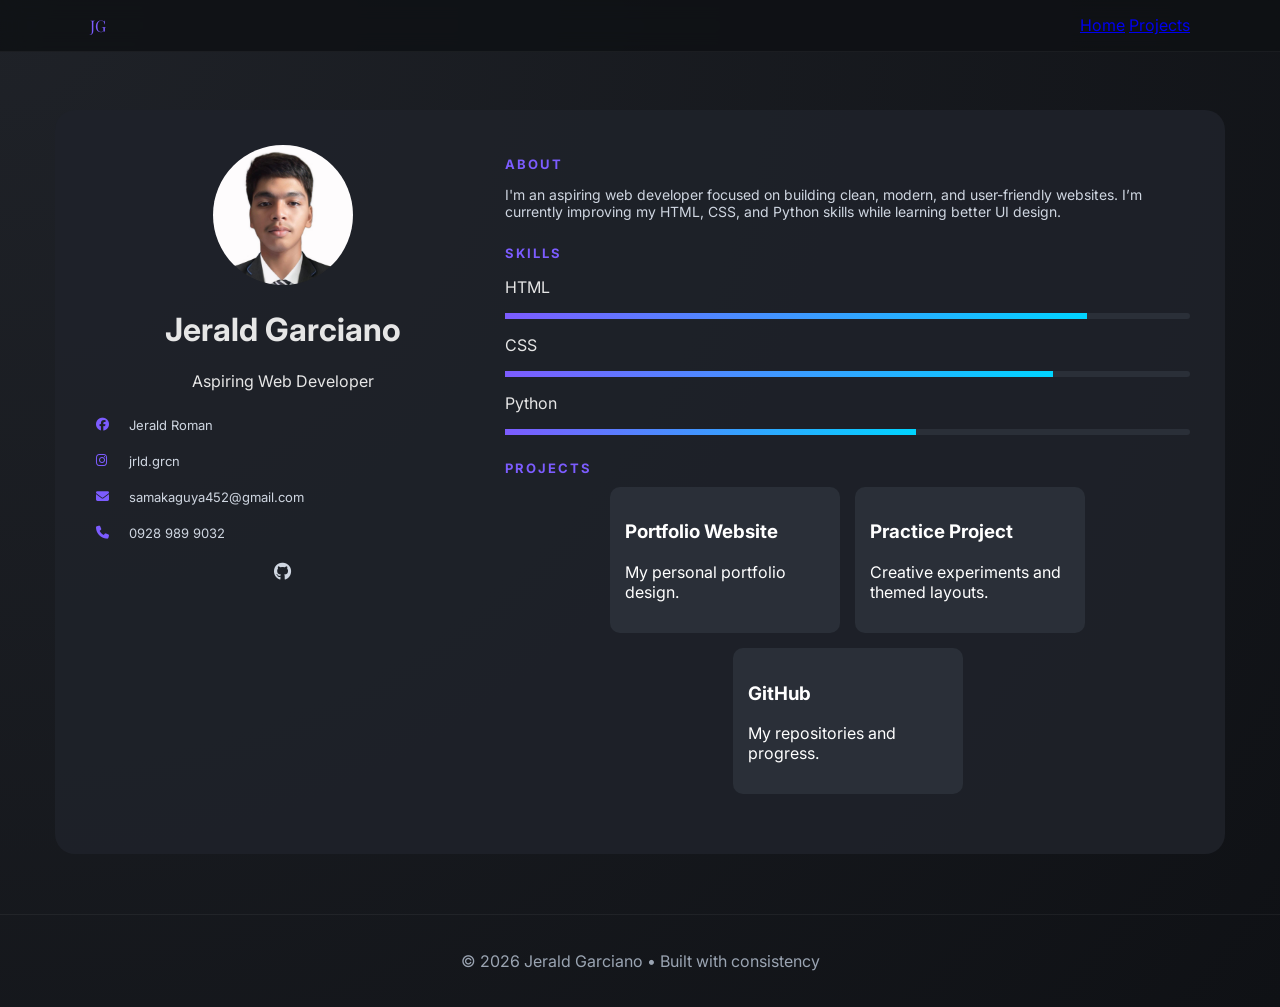
==== commit ab1bb582: "update all files" ====
--- a/index.html
+++ b/index.html
@@ -16,31 +16,59 @@
 
 <body>
 
-<!-- HEADER -->
 <header class="header">
-  <div class="logo">JG</div>
-  <nav>
-    <a href="#">Home</a>
-    <a href="#">About</a>
-    <a href="#">Contact</a>
-  </nav>
+  <div class="header-inner">
+    <div class="logo">JG</div>
+    <nav>
+      <a href="#">Home</a>
+      <a href="#">Projects</a>
+    </nav>
+  </div>
 </header>
 
-<!-- MAIN -->
-<div class="container">
+<div class="container fade-in">
   <div class="profile-card">
 
     <!-- LEFT -->
     <div class="left">
+
       <img src="profile.jpg" class="profile-pic">
 
       <h1 class="name">Jerald Garciano</h1>
       <p class="role">Aspiring Web Developer</p>
 
+      <!-- CONTACTS -->
+      <div class="left-contact">
+
+        <a href="https://www.facebook.com/" target="_blank" class="contact-row">
+          <i class="fab fa-facebook"></i>
+          <span>Jerald Roman</span>
+        </a>
+
+        <a href="https://www.instagram.com/jrld.grcn" target="_blank" class="contact-row">
+          <i class="fab fa-instagram"></i>
+          <span>jrld.grcn</span>
+        </a>
+
+        <a href="mailto:samakaguya452@gmail.com" class="contact-row">
+          <i class="fas fa-envelope"></i>
+          <span>samakaguya452@gmail.com</span>
+        </a>
+
+        <a href="tel:09289899032" class="contact-row">
+          <i class="fas fa-phone"></i>
+          <span>0928 989 9032</span>
+        </a>
+
+      </div>
+
+      <!-- GITHUB -->
       <div class="socials">
-        <i class="fab fa-facebook"></i>
-        <i class="fab fa-instagram"></i>
+        <a href="https://github.com/samakaguya452-debug" target="_blank">
+          <i class="fab fa-github"></i>
+        </a>
       </div>
+
     </div>
 
     <!-- RIGHT -->
@@ -49,45 +77,10 @@
       <!-- ABOUT -->
       <div class="section">
         <h2 class="section-title">ABOUT</h2>
-        <div class="info">
-          <p>
-            I'm Jerald Garciano, an aspiring web developer focused on building clean, modern, and user-friendly websites.
-          </p>
-          <p>
-            I’m currently strengthening my skills in HTML and CSS, learning how structure and design work together to create smooth digital experiences.
-          </p>
-          <p>
-            I enjoy improving details — from layout spacing to visual balance — because I believe small refinements create big impact.
-          </p>
-          <p>
-            My goal is to grow into a developer who not only writes functional code, but also creates interfaces that feel polished and professional.
-          </p>
-        </div>
-      </div>
-
-      <!-- CONTACT -->
-      <div class="section">
-        <h2 class="section-title">CONTACT</h2>
-
-        <div class="contact-item">
-          <i class="fas fa-phone"></i>
-          <span>0989899032</span>
-        </div>
-
-        <div class="contact-item">
-          <i class="fab fa-facebook"></i>
-          <span>Jerald Roman</span>
-        </div>
-
-        <div class="contact-item">
-          <i class="fab fa-instagram"></i>
-          <span>@jrld.grcn</span>
-        </div>
-
-        <div class="contact-item">
-          <i class="fas fa-envelope"></i>
-          <span>samakaguya452@gmail.com</span>
-        </div>
+        <p class="desc">
+          I'm an aspiring web developer focused on building clean, modern, and user-friendly websites.
+          I’m currently improving my HTML, CSS, and Python skills while learning better UI design.
+        </p>
       </div>
 
       <!-- SKILLS -->
@@ -95,29 +88,51 @@
         <h2 class="section-title">SKILLS</h2>
 
         <div class="skill">
-          <p class="skill-name">HTML</p>
-          <div class="bar"><div class="progress" style="width: 85%;"></div></div>
+          <p>HTML</p>
+          <div class="bar"><div class="progress" style="width:85%"></div></div>
         </div>
 
         <div class="skill">
-          <p class="skill-name">CSS</p>
-          <div class="bar"><div class="progress" style="width: 80%;"></div></div>
+          <p>CSS</p>
+          <div class="bar"><div class="progress" style="width:80%"></div></div>
         </div>
 
         <div class="skill">
-          <p class="skill-name">Basic Python</p>
-          <div class="bar"><div class="progress" style="width: 60%;"></div></div>
+          <p>Python</p>
+          <div class="bar"><div class="progress" style="width:60%"></div></div>
         </div>
+      </div>
 
+      <!-- PROJECTS -->
+      <div class="section">
+        <h2 class="section-title">PROJECTS</h2>
+
+        <div class="projects">
+          <a href="#" class="project-card">
+            <h3>Portfolio Website</h3>
+            <p>My personal portfolio design.</p>
+          </a>
+
+          <a href="practice.html" class="project-card">
+            <h3>Practice Project</h3>
+            <p>Creative experiments and themed layouts.</p>
+          </a>
+
+          <a href="https://github.com/samakaguya452-debug" target="_blank" class="project-card">
+            <h3>GitHub</h3>
+            <p>My repositories and progress.</p>
+          </a>
+        </div>
       </div>
 
     </div>
   </div>
 </div>
 
-<!-- FOOTER -->
 <footer class="footer">
-  <p>© 2026 Jerald Garciano • Built with passion and consistency</p>
+  <div class="footer-inner">
+    <p>© 2026 Jerald Garciano • Built with consistency</p>
+  </div>
 </footer>
 
 </body>
--- a/style.css
+++ b/style.css
@@ -1,4 +1,3 @@
-/* BASE */
 body {
   margin: 0;
   font-family: "Inter", sans-serif;
@@ -6,121 +5,109 @@
   color: #e6e6e6;
 }
 
+/* FADE */
+.fade-in {
+  animation: fade 0.7s ease;
+}
+@keyframes fade {
+  from {opacity:0; transform:translateY(10px);}
+  to {opacity:1;}
+}
+
 /* HEADER */
 .header {
   position: fixed;
   top: 0;
   width: 100%;
-  padding: 15px 40px;
+  background: rgba(15,17,21,0.85);
+  backdrop-filter: blur(10px);
+  border-bottom: 1px solid rgba(255,255,255,0.05);
+}
 
+.header-inner {
+  max-width: 1100px;
+  margin: auto;
+  padding: 15px 20px;
   display: flex;
   justify-content: space-between;
-  align-items: center;
-
-  background: rgba(15,17,21,0.7);
-  backdrop-filter: blur(10px);
-  border-bottom: 1px solid rgba(255,255,255,0.05);
-  z-index: 1000;
 }
 
-/* LOGO */
 .logo {
   font-family: "Playfair Display", serif;
-  font-size: 20px;
   color: #7c5cff;
 }
 
-/* NAV */
-.header nav a {
-  margin-left: 20px;
-  text-decoration: none;
-  color: #cfd6e1;
-  font-size: 14px;
-  position: relative;
-}
-
-/* NAV HOVER */
-.header nav a::after {
-  content: "";
-  width: 0%;
-  height: 2px;
-  background: #7c5cff;
-  position: absolute;
-  left: 0;
-  bottom: -4px;
-  transition: 0.3s;
-}
-
-.header nav a:hover::after {
-  width: 100%;
-}
-
-/* MAIN CENTER */
+/* CONTAINER */
 .container {
+  padding: 110px 20px 40px;
   display: flex;
   justify-content: center;
-  align-items: center;
-  min-height: 100vh;
-  padding-top: 80px;
 }
 
 /* CARD */
 .profile-card {
-  width: 920px;
-  background: rgba(30, 34, 42, 0.85);
-  backdrop-filter: blur(18px);
+  width: 100%;
+  max-width: 1100px;
+  background: rgba(30,34,42,0.9);
   border-radius: 20px;
   padding: 35px;
-  box-shadow: 0 25px 70px rgba(0,0,0,0.6);
-
   display: flex;
-  gap: 35px;
-  transition: 0.3s;
-}
-
-.profile-card:hover {
-  transform: scale(1.01);
+  gap: 30px;
 }
 
 /* LEFT */
 .left {
   width: 35%;
   text-align: center;
+  position: sticky;
+  top: 120px;
+  height: fit-content;
 }
 
-/* PROFILE */
 .profile-pic {
-  width: 150px;
-  height: 150px;
+  width: 140px;
   border-radius: 50%;
-  object-fit: cover;
-
-  border: 3px solid #7c5cff;
-  box-shadow: 0 0 30px rgba(124,92,255,0.5);
 }
 
-/* NAME */
-.name {
-  font-family: "Playfair Display", serif;
-  font-size: 26px;
-  margin-top: 15px;
+/* CONTACT */
+.left-contact {
+  margin-top: 20px;
+  text-align: left;
 }
 
-/* ROLE */
-.role {
-  color: #9aa4b2;
-  font-size: 14px;
+.contact-row {
+  display: flex;
+  align-items: center;
+  margin: 8px 0;
+  font-size: 13px;
+  color: #cfd6e1;
+  text-decoration: none;
+  padding: 6px;
+  border-radius: 6px;
+  transition: 0.3s;
 }
 
-/* SOCIALS */
+.contact-row i {
+  width: 25px;
+  color: #7c5cff;
+  margin-right: 8px;
+}
+
+/* HOVER GLOW */
+.contact-row:hover {
+  background: rgba(124,92,255,0.2);
+  transform: translateX(5px);
+  box-shadow: 0 0 10px rgba(124,92,255,0.5);
+}
+
+/* SOCIAL */
 .socials {
   margin-top: 15px;
 }
 
 .socials i {
-  margin: 0 10px;
-  cursor: pointer;
-  transition: 0.3s;
+  font-size: 18px;
+  color: #cfd6e1;
 }
 
 .socials i:hover {
@@ -132,67 +119,65 @@
   flex: 1;
 }
 
-/* SECTION */
 .section {
-  margin-bottom: 28px;
+  margin-bottom: 25px;
 }
 
-/* TITLE */
 .section-title {
+  color: #7c5cff;
   font-size: 13px;
   letter-spacing: 2px;
-  color: #7c5cff;
-  margin-bottom: 12px;
 }
 
-/* TEXT */
-.info p {
-  margin: 6px 0;
+.desc {
   font-size: 14px;
   color: #cfd6e1;
 }
 
-/* CONTACT */
-.contact-item {
-  display: flex;
-  align-items: center;
-  margin-bottom: 10px;
-}
-
-.contact-item i {
-  width: 25px;
-  color: #7c5cff;
-}
-
 /* SKILLS */
-.skill {
-  margin-bottom: 14px;
-}
-
-.skill-name {
-  font-size: 13px;
-}
-
-/* BAR */
 .bar {
-  width: 100%;
   height: 6px;
   background: #2a2f38;
   border-radius: 10px;
-  overflow: hidden;
+}
+.progress {
+  height: 100%;
+  background: linear-gradient(90deg,#7c5cff,#00d4ff);
 }
 
-/* PROGRESS */
-.progress {
-  height: 100%;
-  background: linear-gradient(90deg, #7c5cff, #00d4ff);
+/* PROJECTS */
+.projects {
+  display: flex;
+  justify-content: center;
+  gap: 15px;
+  flex-wrap: wrap;
+}
+
+.project-card {
+  width: 200px;
+  padding: 15px;
+  background: #2a2f38;
+  border-radius: 10px;
+  text-decoration: none;
+  color: white;
+  transition: 0.3s;
+}
+
+.project-card:hover {
+  transform: translateY(-5px);
+  background: #7c5cff;
 }
 
 /* FOOTER */
 .footer {
+  border-top: 1px solid rgba(255,255,255,0.05);
+  margin-top: 20px;
+}
+
+.footer-inner {
+  max-width: 1100px;
+  margin: auto;
+  padding: 20px;
   text-align: center;
-  padding: 20px;
-  font-size: 13px;
   color: #9aa4b2;
-  border-top: 1px solid rgba(255,255,255,0.05);
 }
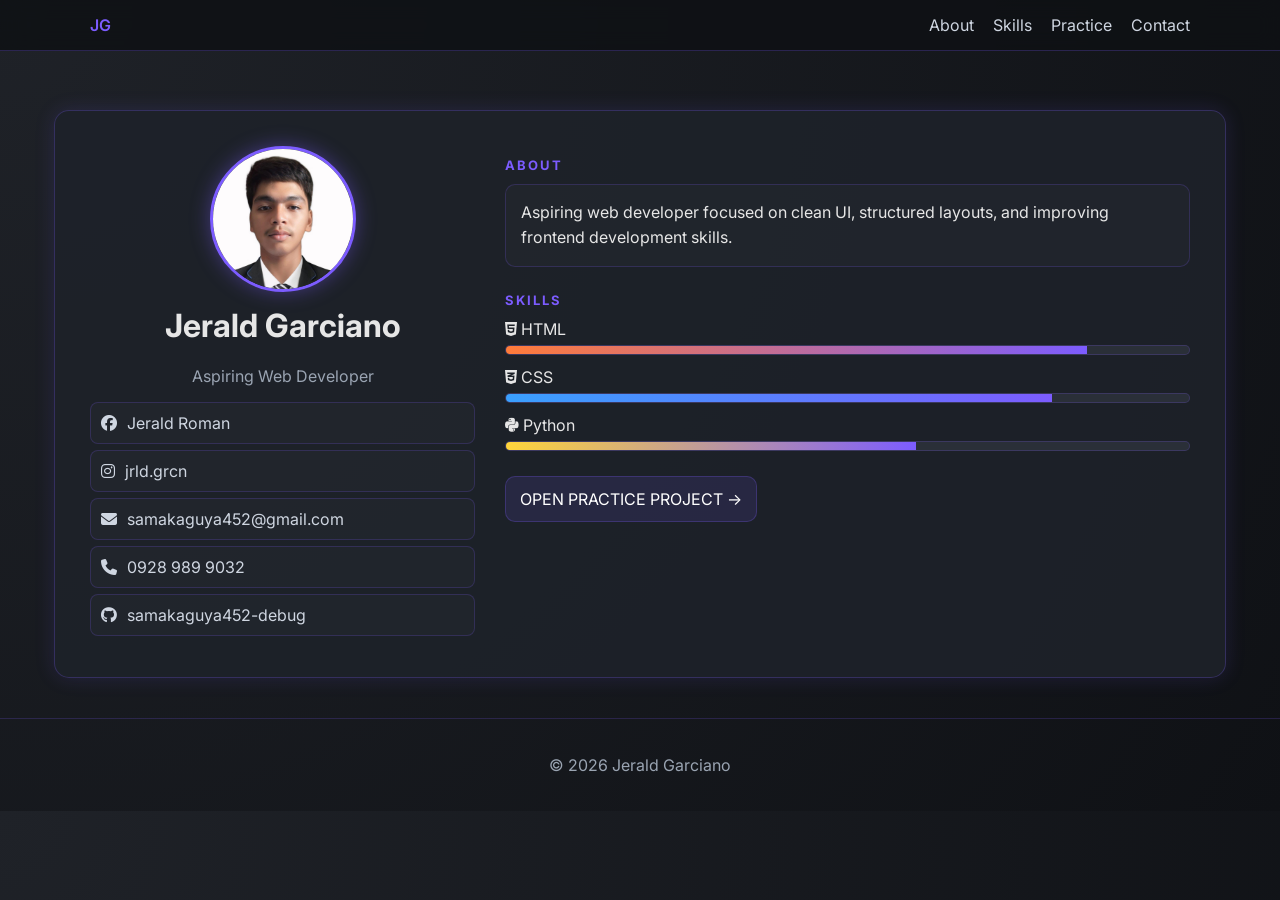
==== commit a2b4f523: "update all pages and styles" ====
--- a/index.html
+++ b/index.html
@@ -1,32 +1,33 @@
 <!DOCTYPE html>
 <html lang="en">
 <head>
-  <meta charset="UTF-8">
-  <title>Jerald Garciano | Portfolio</title>
+<meta charset="UTF-8">
+<title>Jerald Garciano | Portfolio</title>
 
-  <!-- FONTS -->
-  <link href="https://fonts.googleapis.com/css2?family=Inter:wght@300;400;500;600&family=Playfair+Display:wght@500;600&display=swap" rel="stylesheet">
-
-  <!-- ICONS -->
-  <link rel="stylesheet" href="https://cdnjs.cloudflare.com/ajax/libs/font-awesome/6.5.0/css/all.min.css">
-
-  <!-- CSS -->
-  <link rel="stylesheet" href="style.css">
+<link href="https://fonts.googleapis.com/css2?family=Inter:wght@300;400;500;600&family=Playfair+Display:wght@500;600&display=swap" rel="stylesheet">
+<link rel="stylesheet" href="style.css">
+<link rel="stylesheet" href="https://cdnjs.cloudflare.com/ajax/libs/font-awesome/6.5.0/css/all.min.css">
 </head>
 
 <body>
 
+<!-- HEADER -->
 <header class="header">
   <div class="header-inner">
     <div class="logo">JG</div>
-    <nav>
-      <a href="#">Home</a>
-      <a href="#">Projects</a>
+
+    <nav class="nav">
+      <a href="#about">About</a>
+      <a href="#skills">Skills</a>
+      <a href="practice.html" target="_blank">Practice</a>
+      <a href="#contact">Contact</a>
     </nav>
   </div>
 </header>
 
-<div class="container fade-in">
+<!-- MAIN -->
+<div class="container">
+
   <div class="profile-card">
 
     <!-- LEFT -->
@@ -38,35 +39,28 @@
       <p class="role">Aspiring Web Developer</p>
 
       <!-- CONTACTS -->
-      <div class="left-contact">
+      <div class="left-contact" id="contact">
 
         <a href="https://www.facebook.com/" target="_blank" class="contact-row">
-          <i class="fab fa-facebook"></i>
-          <span>Jerald Roman</span>
+          <i class="fab fa-facebook"></i> Jerald Roman
         </a>
 
         <a href="https://www.instagram.com/jrld.grcn" target="_blank" class="contact-row">
-          <i class="fab fa-instagram"></i>
-          <span>jrld.grcn</span>
+          <i class="fab fa-instagram"></i> jrld.grcn
         </a>
 
         <a href="mailto:samakaguya452@gmail.com" class="contact-row">
-          <i class="fas fa-envelope"></i>
-          <span>samakaguya452@gmail.com</span>
+          <i class="fas fa-envelope"></i> samakaguya452@gmail.com
         </a>
 
         <a href="tel:09289899032" class="contact-row">
-          <i class="fas fa-phone"></i>
-          <span>0928 989 9032</span>
+          <i class="fas fa-phone"></i> 0928 989 9032
         </a>
 
-      </div>
+        <a href="https://github.com/samakaguya452-debug" target="_blank" class="contact-row">
+          <i class="fab fa-github"></i> samakaguya452-debug
+        </a>
 
-      <!-- GITHUB -->
-      <div class="socials">
-        <a href="https://github.com/samakaguya452-debug" target="_blank">
-          <i class="fab fa-github"></i>
-        </a>
       </div>
 
     </div>
@@ -75,64 +69,48 @@
     <div class="right">
 
       <!-- ABOUT -->
-      <div class="section">
+      <section id="about" class="section">
         <h2 class="section-title">ABOUT</h2>
-        <p class="desc">
-          I'm an aspiring web developer focused on building clean, modern, and user-friendly websites.
-          I’m currently improving my HTML, CSS, and Python skills while learning better UI design.
-        </p>
-      </div>
+        <div class="about-box">
+          Aspiring web developer focused on clean UI, structured layouts, and improving frontend development skills.
+        </div>
+      </section>
 
       <!-- SKILLS -->
-      <div class="section">
+      <section id="skills" class="section">
         <h2 class="section-title">SKILLS</h2>
 
         <div class="skill">
-          <p>HTML</p>
-          <div class="bar"><div class="progress" style="width:85%"></div></div>
+          <div class="skill-header"><i class="fab fa-html5"></i> HTML</div>
+          <div class="bar"><div class="progress html"></div></div>
         </div>
 
         <div class="skill">
-          <p>CSS</p>
-          <div class="bar"><div class="progress" style="width:80%"></div></div>
+          <div class="skill-header"><i class="fab fa-css3-alt"></i> CSS</div>
+          <div class="bar"><div class="progress css"></div></div>
         </div>
 
         <div class="skill">
-          <p>Python</p>
-          <div class="bar"><div class="progress" style="width:60%"></div></div>
+          <div class="skill-header"><i class="fab fa-python"></i> Python</div>
+          <div class="bar"><div class="progress py"></div></div>
         </div>
-      </div>
 
-      <!-- PROJECTS -->
-      <div class="section">
-        <h2 class="section-title">PROJECTS</h2>
+      </section>
 
-        <div class="projects">
-          <a href="#" class="project-card">
-            <h3>Portfolio Website</h3>
-            <p>My personal portfolio design.</p>
-          </a>
-
-          <a href="practice.html" class="project-card">
-            <h3>Practice Project</h3>
-            <p>Creative experiments and themed layouts.</p>
-          </a>
-
-          <a href="https://github.com/samakaguya452-debug" target="_blank" class="project-card">
-            <h3>GitHub</h3>
-            <p>My repositories and progress.</p>
-          </a>
-        </div>
-      </div>
+      <!-- PROJECT BUTTON -->
+      <a href="practice.html" target="_blank" class="project-main-box">
+        OPEN PRACTICE PROJECT →
+      </a>
 
     </div>
+
   </div>
+
 </div>
 
+<!-- FOOTER -->
 <footer class="footer">
-  <div class="footer-inner">
-    <p>© 2026 Jerald Garciano • Built with consistency</p>
-  </div>
+  <p>© 2026 Jerald Garciano</p>
 </footer>
 
 </body>
--- a/style.css
+++ b/style.css
@@ -1,17 +1,9 @@
+/* BASE */
 body {
   margin: 0;
   font-family: "Inter", sans-serif;
   background: radial-gradient(circle at top left, #1f2228, #0f1115);
   color: #e6e6e6;
-}
-
-/* FADE */
-.fade-in {
-  animation: fade 0.7s ease;
-}
-@keyframes fade {
-  from {opacity:0; transform:translateY(10px);}
-  to {opacity:1;}
 }
 
 /* HEADER */
@@ -21,7 +13,8 @@
   width: 100%;
   background: rgba(15,17,21,0.85);
   backdrop-filter: blur(10px);
-  border-bottom: 1px solid rgba(255,255,255,0.05);
+  border-bottom: 1px solid rgba(124,92,255,0.25);
+  z-index: 1000;
 }
 
 .header-inner {
@@ -33,85 +26,92 @@
 }
 
 .logo {
-  font-family: "Playfair Display", serif;
   color: #7c5cff;
-}
-
-/* CONTAINER */
+  font-weight: 600;
+}
+
+/* NAV */
+.nav a {
+  margin-left: 15px;
+  text-decoration: none;
+  color: #cfd6e1;
+}
+
+.nav a:hover {
+  color: #7c5cff;
+  text-shadow: 0 0 10px #7c5cff;
+}
+
+/* LAYOUT */
 .container {
+  display: flex;
+  justify-content: center;
   padding: 110px 20px 40px;
-  display: flex;
-  justify-content: center;
 }
 
 /* CARD */
 .profile-card {
-  width: 100%;
-  max-width: 1100px;
-  background: rgba(30,34,42,0.9);
-  border-radius: 20px;
+  width: 1100px;
+  display: flex;
+  gap: 30px;
   padding: 35px;
-  display: flex;
-  gap: 30px;
+
+  background: rgba(30,34,42,0.92);
+  border: 1px solid rgba(124,92,255,0.25);
+  border-radius: 15px;
+
+  box-shadow: 0 0 20px rgba(124,92,255,0.15);
 }
 
 /* LEFT */
 .left {
   width: 35%;
   text-align: center;
-  position: sticky;
-  top: 120px;
-  height: fit-content;
 }
 
 .profile-pic {
   width: 140px;
   border-radius: 50%;
-}
-
-/* CONTACT */
+  border: 3px solid #7c5cff;
+  box-shadow: 0 0 20px rgba(124,92,255,0.4);
+}
+
+.name {
+  margin-top: 10px;
+}
+
+.role {
+  color: #9aa4b2;
+}
+
+/* CONTACT FIX */
 .left-contact {
-  margin-top: 20px;
+  margin-top: 15px;
   text-align: left;
 }
 
 .contact-row {
   display: flex;
+  gap: 10px;
   align-items: center;
-  margin: 8px 0;
-  font-size: 13px;
+
+  padding: 10px;
+  margin: 6px 0;
+
+  text-decoration: none;
   color: #cfd6e1;
-  text-decoration: none;
-  padding: 6px;
-  border-radius: 6px;
-  transition: 0.3s;
-}
-
-.contact-row i {
-  width: 25px;
-  color: #7c5cff;
-  margin-right: 8px;
-}
-
-/* HOVER GLOW */
+
+  background: rgba(255,255,255,0.02);
+  border: 1px solid rgba(124,92,255,0.2);
+  border-radius: 8px;
+
+  transition: 0.25s;
+}
+
 .contact-row:hover {
-  background: rgba(124,92,255,0.2);
-  transform: translateX(5px);
-  box-shadow: 0 0 10px rgba(124,92,255,0.5);
-}
-
-/* SOCIAL */
-.socials {
-  margin-top: 15px;
-}
-
-.socials i {
-  font-size: 18px;
-  color: #cfd6e1;
-}
-
-.socials i:hover {
-  color: #7c5cff;
+  background: rgba(124,92,255,0.18);
+  box-shadow: 0 0 14px rgba(124,92,255,0.5);
+  transform: translateX(4px);
 }
 
 /* RIGHT */
@@ -125,59 +125,80 @@
 
 .section-title {
   color: #7c5cff;
+  letter-spacing: 2px;
   font-size: 13px;
-  letter-spacing: 2px;
-}
-
-.desc {
-  font-size: 14px;
-  color: #cfd6e1;
+}
+
+/* ABOUT */
+.about-box {
+  padding: 15px;
+  line-height: 1.6;
+  background: rgba(255,255,255,0.02);
+  border: 1px solid rgba(124,92,255,0.2);
+  border-radius: 10px;
 }
 
 /* SKILLS */
+.skill {
+  margin-bottom: 12px;
+}
+
+.skill-header {
+  margin-bottom: 6px;
+}
+
 .bar {
-  height: 6px;
+  height: 8px;
   background: #2a2f38;
-  border-radius: 10px;
-}
+  border-radius: 8px;
+  overflow: hidden;
+  border: 1px solid rgba(124,92,255,0.2);
+}
+
 .progress {
   height: 100%;
-  background: linear-gradient(90deg,#7c5cff,#00d4ff);
-}
-
-/* PROJECTS */
-.projects {
-  display: flex;
-  justify-content: center;
-  gap: 15px;
-  flex-wrap: wrap;
-}
-
-.project-card {
-  width: 200px;
-  padding: 15px;
-  background: #2a2f38;
-  border-radius: 10px;
+}
+
+.progress.html {
+  width: 85%;
+  background: linear-gradient(90deg,#ff7b3a,#7c5cff);
+}
+
+.progress.css {
+  width: 80%;
+  background: linear-gradient(90deg,#3aa0ff,#7c5cff);
+}
+
+.progress.py {
+  width: 60%;
+  background: linear-gradient(90deg,#ffd43b,#7c5cff);
+}
+
+/* BUTTON */
+.project-main-box {
+  display: inline-block;
+  padding: 12px 14px;
   text-decoration: none;
   color: white;
-  transition: 0.3s;
-}
-
-.project-card:hover {
-  transform: translateY(-5px);
-  background: #7c5cff;
+
+  background: rgba(124,92,255,0.12);
+  border: 1px solid rgba(124,92,255,0.25);
+  border-radius: 10px;
+
+  transition: 0.25s;
+}
+
+.project-main-box:hover {
+  background: rgba(124,92,255,0.25);
+  box-shadow: 0 0 18px rgba(124,92,255,0.6);
+  transform: translateY(-3px);
 }
 
 /* FOOTER */
 .footer {
-  border-top: 1px solid rgba(255,255,255,0.05);
-  margin-top: 20px;
-}
-
-.footer-inner {
-  max-width: 1100px;
-  margin: auto;
+  text-align: center;
   padding: 20px;
-  text-align: center;
   color: #9aa4b2;
-}+  border-top: 1px solid rgba(124,92,255,0.2);
+}
+
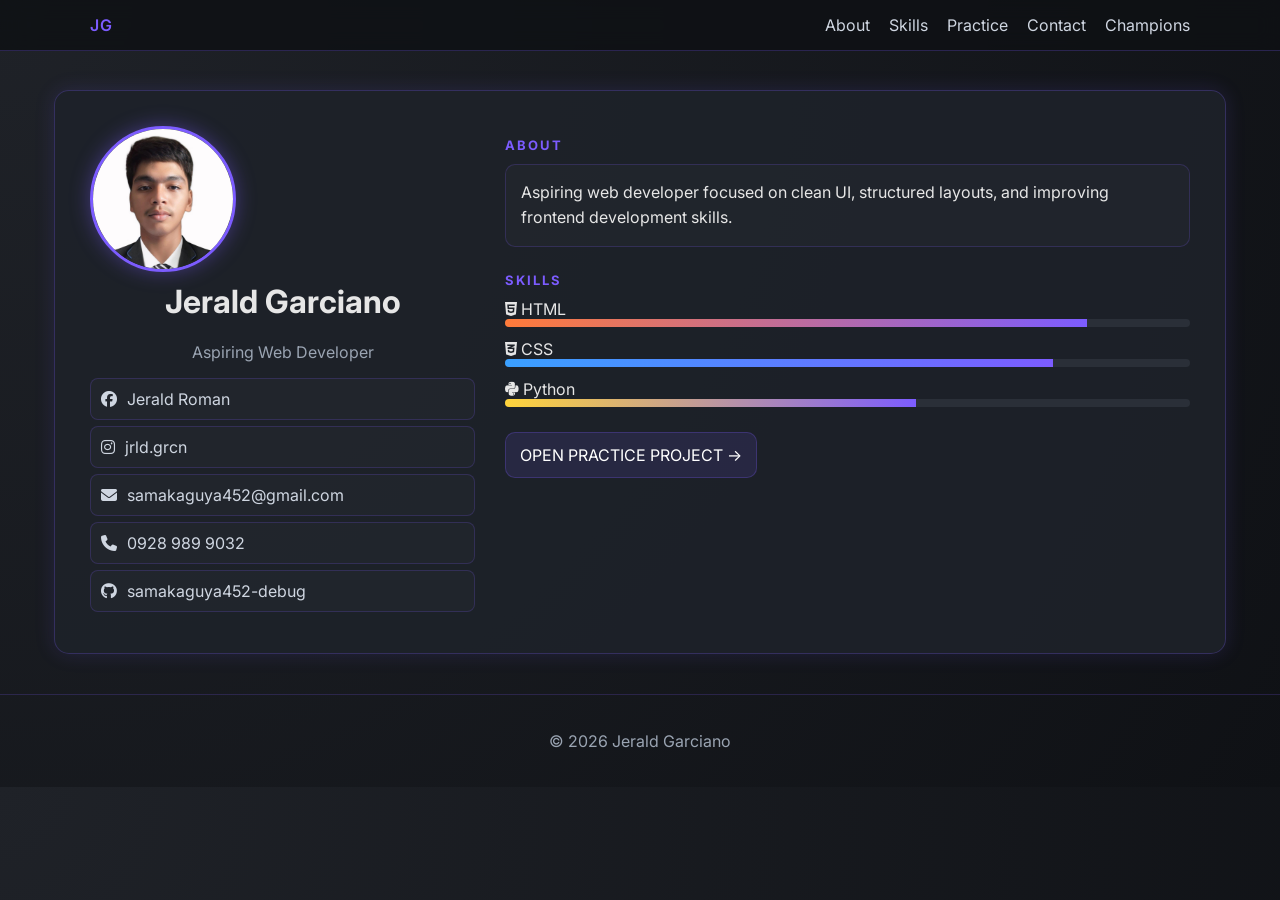
==== commit 11645051: "Update portfolio files (HTML, CSS, images, folders)" ====
--- a/index.html
+++ b/index.html
@@ -1,17 +1,18 @@
 <!DOCTYPE html>
 <html lang="en">
+
 <head>
 <meta charset="UTF-8">
 <title>Jerald Garciano | Portfolio</title>
 
 <link href="https://fonts.googleapis.com/css2?family=Inter:wght@300;400;500;600&family=Playfair+Display:wght@500;600&display=swap" rel="stylesheet">
+
 <link rel="stylesheet" href="style.css">
 <link rel="stylesheet" href="https://cdnjs.cloudflare.com/ajax/libs/font-awesome/6.5.0/css/all.min.css">
 </head>
 
 <body>
 
-<!-- HEADER -->
 <header class="header">
   <div class="header-inner">
     <div class="logo">JG</div>
@@ -19,26 +20,25 @@
     <nav class="nav">
       <a href="#about">About</a>
       <a href="#skills">Skills</a>
-      <a href="practice.html" target="_blank">Practice</a>
+      <a href="practice/practice.html" target="_blank">Practice</a>
       <a href="#contact">Contact</a>
+      <a href="champions/jhin.html">Champions</a>
     </nav>
   </div>
 </header>
 
-<!-- MAIN -->
 <div class="container">
 
   <div class="profile-card">
 
-    <!-- LEFT -->
     <div class="left">
 
-      <img src="profile.jpg" class="profile-pic">
+      <img src="assets/images/profile.jpg" class="profile-pic">
 
       <h1 class="name">Jerald Garciano</h1>
+
       <p class="role">Aspiring Web Developer</p>
 
-      <!-- CONTACTS -->
       <div class="left-contact" id="contact">
 
         <a href="https://www.facebook.com/" target="_blank" class="contact-row">
@@ -65,10 +65,8 @@
 
     </div>
 
-    <!-- RIGHT -->
     <div class="right">
 
-      <!-- ABOUT -->
       <section id="about" class="section">
         <h2 class="section-title">ABOUT</h2>
         <div class="about-box">
@@ -76,7 +74,6 @@
         </div>
       </section>
 
-      <!-- SKILLS -->
       <section id="skills" class="section">
         <h2 class="section-title">SKILLS</h2>
 
@@ -97,8 +94,7 @@
 
       </section>
 
-      <!-- PROJECT BUTTON -->
-      <a href="practice.html" target="_blank" class="project-main-box">
+      <a href="practice/practice.html" target="_blank" class="project-main-box">
         OPEN PRACTICE PROJECT →
       </a>
 
@@ -108,7 +104,6 @@
 
 </div>
 
-<!-- FOOTER -->
 <footer class="footer">
   <p>© 2026 Jerald Garciano</p>
 </footer>
--- a/style.css
+++ b/style.css
@@ -1,4 +1,6 @@
-/* BASE */
+/* =========================
+   BASE
+========================= */
 body {
   margin: 0;
   font-family: "Inter", sans-serif;
@@ -6,7 +8,15 @@
   color: #e6e6e6;
 }
 
-/* HEADER */
+/* Smooth images globally */
+img {
+  max-width: 100%;
+  display: block;
+}
+
+/* =========================
+   HEADER
+========================= */
 .header {
   position: fixed;
   top: 0;
@@ -23,18 +33,23 @@
   padding: 15px 20px;
   display: flex;
   justify-content: space-between;
+  align-items: center;
 }
 
 .logo {
   color: #7c5cff;
   font-weight: 600;
-}
-
-/* NAV */
+  letter-spacing: 1px;
+}
+
+/* =========================
+   NAV
+========================= */
 .nav a {
   margin-left: 15px;
   text-decoration: none;
   color: #cfd6e1;
+  transition: 0.2s;
 }
 
 .nav a:hover {
@@ -42,28 +57,29 @@
   text-shadow: 0 0 10px #7c5cff;
 }
 
-/* LAYOUT */
+/* =========================
+   LAYOUT (INDEX)
+========================= */
 .container {
   display: flex;
   justify-content: center;
-  padding: 110px 20px 40px;
-}
-
-/* CARD */
+  padding: 90px 20px 40px;
+}
+
 .profile-card {
   width: 1100px;
   display: flex;
   gap: 30px;
   padding: 35px;
-
   background: rgba(30,34,42,0.92);
   border: 1px solid rgba(124,92,255,0.25);
   border-radius: 15px;
-
   box-shadow: 0 0 20px rgba(124,92,255,0.15);
 }
 
-/* LEFT */
+/* =========================
+   LEFT SIDE
+========================= */
 .left {
   width: 35%;
   text-align: center;
@@ -84,7 +100,7 @@
   color: #9aa4b2;
 }
 
-/* CONTACT FIX */
+/* CONTACTS */
 .left-contact {
   margin-top: 15px;
   text-align: left;
@@ -94,17 +110,13 @@
   display: flex;
   gap: 10px;
   align-items: center;
-
   padding: 10px;
   margin: 6px 0;
-
   text-decoration: none;
   color: #cfd6e1;
-
   background: rgba(255,255,255,0.02);
   border: 1px solid rgba(124,92,255,0.2);
   border-radius: 8px;
-
   transition: 0.25s;
 }
 
@@ -114,7 +126,9 @@
   transform: translateX(4px);
 }
 
-/* RIGHT */
+/* =========================
+   RIGHT SIDE
+========================= */
 .right {
   flex: 1;
 }
@@ -129,7 +143,7 @@
   font-size: 13px;
 }
 
-/* ABOUT */
+/* ABOUT BOX */
 .about-box {
   padding: 15px;
   line-height: 1.6;
@@ -143,16 +157,11 @@
   margin-bottom: 12px;
 }
 
-.skill-header {
-  margin-bottom: 6px;
-}
-
 .bar {
   height: 8px;
   background: #2a2f38;
   border-radius: 8px;
   overflow: hidden;
-  border: 1px solid rgba(124,92,255,0.2);
 }
 
 .progress {
@@ -180,11 +189,9 @@
   padding: 12px 14px;
   text-decoration: none;
   color: white;
-
   background: rgba(124,92,255,0.12);
   border: 1px solid rgba(124,92,255,0.25);
   border-radius: 10px;
-
   transition: 0.25s;
 }
 
@@ -202,3 +209,214 @@
   border-top: 1px solid rgba(124,92,255,0.2);
 }
 
+/* =========================
+   PRACTICE PAGE
+========================= */
+.practice-wrapper {
+  max-width: 1000px;
+  margin: auto;
+  padding: 120px 20px;
+  text-align: center;
+}
+
+.practice-title {
+  font-family: "Playfair Display", serif;
+  font-size: 30px;
+  color: #7c5cff;
+  margin-bottom: 8px;
+}
+
+.subtext {
+  color: #9aa4b2;
+  font-size: 13px;
+  margin-bottom: 35px;
+}
+
+.projects {
+  display: flex;
+  justify-content: center;
+  gap: 22px;
+  flex-wrap: wrap;
+}
+
+/* PROJECT CARD */
+.project-card {
+  width: 250px;
+  padding: 26px;
+  text-decoration: none;
+  color: #e6e6e6;
+  border-radius: 18px;
+  background: linear-gradient(145deg, rgba(30,34,42,0.95), rgba(18,20,26,0.95));
+  border: 1px solid rgba(124,92,255,0.25);
+  box-shadow: 0 0 12px rgba(124,92,255,0.15);
+  transition: 0.3s ease;
+  overflow: hidden;
+}
+
+.project-card:hover {
+  transform: translateY(-12px) scale(1.05);
+}
+
+/* CARD TEXT */
+.project-card h2 {
+  font-family: "Playfair Display", serif;
+  font-size: 24px;
+  margin: 0;
+}
+
+.project-card p {
+  margin-top: 6px;
+  font-size: 13px;
+  color: #9aa4b2;
+}
+
+/* JHIN */
+.jhin {
+  border-color: rgba(124,92,255,0.5);
+}
+
+.jhin h2 {
+  color: #b58cff;
+}
+
+.jhin:hover {
+  box-shadow: 0 0 25px rgba(124,92,255,0.6);
+}
+
+/* DRAVEN */
+.draven {
+  border-color: rgba(255,60,60,0.4);
+}
+
+.draven h2 {
+  color: #ff5c5c;
+}
+
+.draven:hover {
+  box-shadow: 0 0 25px rgba(255,60,60,0.5);
+}
+
+/* LUCIAN */
+.lucian {
+  border-color: rgba(0,212,255,0.4);
+}
+
+.lucian h2 {
+  color: #00d4ff;
+}
+
+.lucian:hover {
+  box-shadow: 0 0 25px rgba(0,212,255,0.45);
+}
+
+/* =========================
+   CHAMPION PAGES
+========================= */
+.champ-hero {
+  position: relative;
+  height: 260px;
+  display: flex;
+  flex-direction: column;
+  justify-content: center;
+  padding-left: 60px;
+  overflow: hidden;
+}
+
+.champ-hero h1 {
+  font-size: 48px;
+  margin: 0;
+}
+
+.tagline {
+  color: #aaa;
+}
+
+.bg-text {
+  position: absolute;
+  font-size: 120px;
+  opacity: 0.05;
+  top: 20px;
+  left: 40px;
+}
+
+/* BACKGROUNDS */
+.jhin-bg { background: linear-gradient(to right, #111, #2a1a00); }
+.draven-bg { background: linear-gradient(to right, #111, #2a0000); }
+.lucian-bg { background: linear-gradient(to right, #111, #001a2a); }
+
+/* CONTENT */
+.champ-content {
+  padding: 30px;
+}
+
+.champ-box {
+  padding: 20px;
+  border-radius: 12px;
+  background: rgba(255,255,255,0.03);
+  border: 1px solid rgba(124,92,255,0.2);
+  margin-bottom: 20px;
+}
+
+.champ-image {
+  width: 100%;
+  border-radius: 12px;
+  margin: 20px 0;
+  transition: 0.3s;
+}
+
+.champ-image:hover {
+  transform: scale(1.02);
+}
+
+/* ABILITIES */
+.abilities {
+  display: flex;
+  gap: 10px;
+}
+
+.ability {
+  flex: 1;
+  padding: 15px;
+  text-align: center;
+  background: rgba(255,255,255,0.03);
+  border-radius: 10px;
+  position: relative;
+  cursor: pointer;
+}
+
+/* TOOLTIP */
+.ability::after {
+  content: attr(data-tooltip);
+  position: absolute;
+  bottom: 120%;
+  left: 50%;
+  transform: translateX(-50%);
+  background: #111;
+  padding: 6px 10px;
+  border-radius: 6px;
+  font-size: 12px;
+  opacity: 0;
+  white-space: nowrap;
+  transition: 0.2s;
+}
+
+.ability:hover::after {
+  opacity: 1;
+}
+
+/* GLOW */
+.jhin .ability:hover { box-shadow: 0 0 10px gold; }
+.draven .ability:hover { box-shadow: 0 0 10px crimson; }
+.lucian .ability:hover { box-shadow: 0 0 10px #00bfff; }
+
+/* ANIMATION */
+@keyframes fadeUp {
+  from {
+    opacity: 0;
+    transform: translateY(30px);
+  }
+  to {
+    opacity: 1;
+    transform: translateY(0);
+  }
+}
